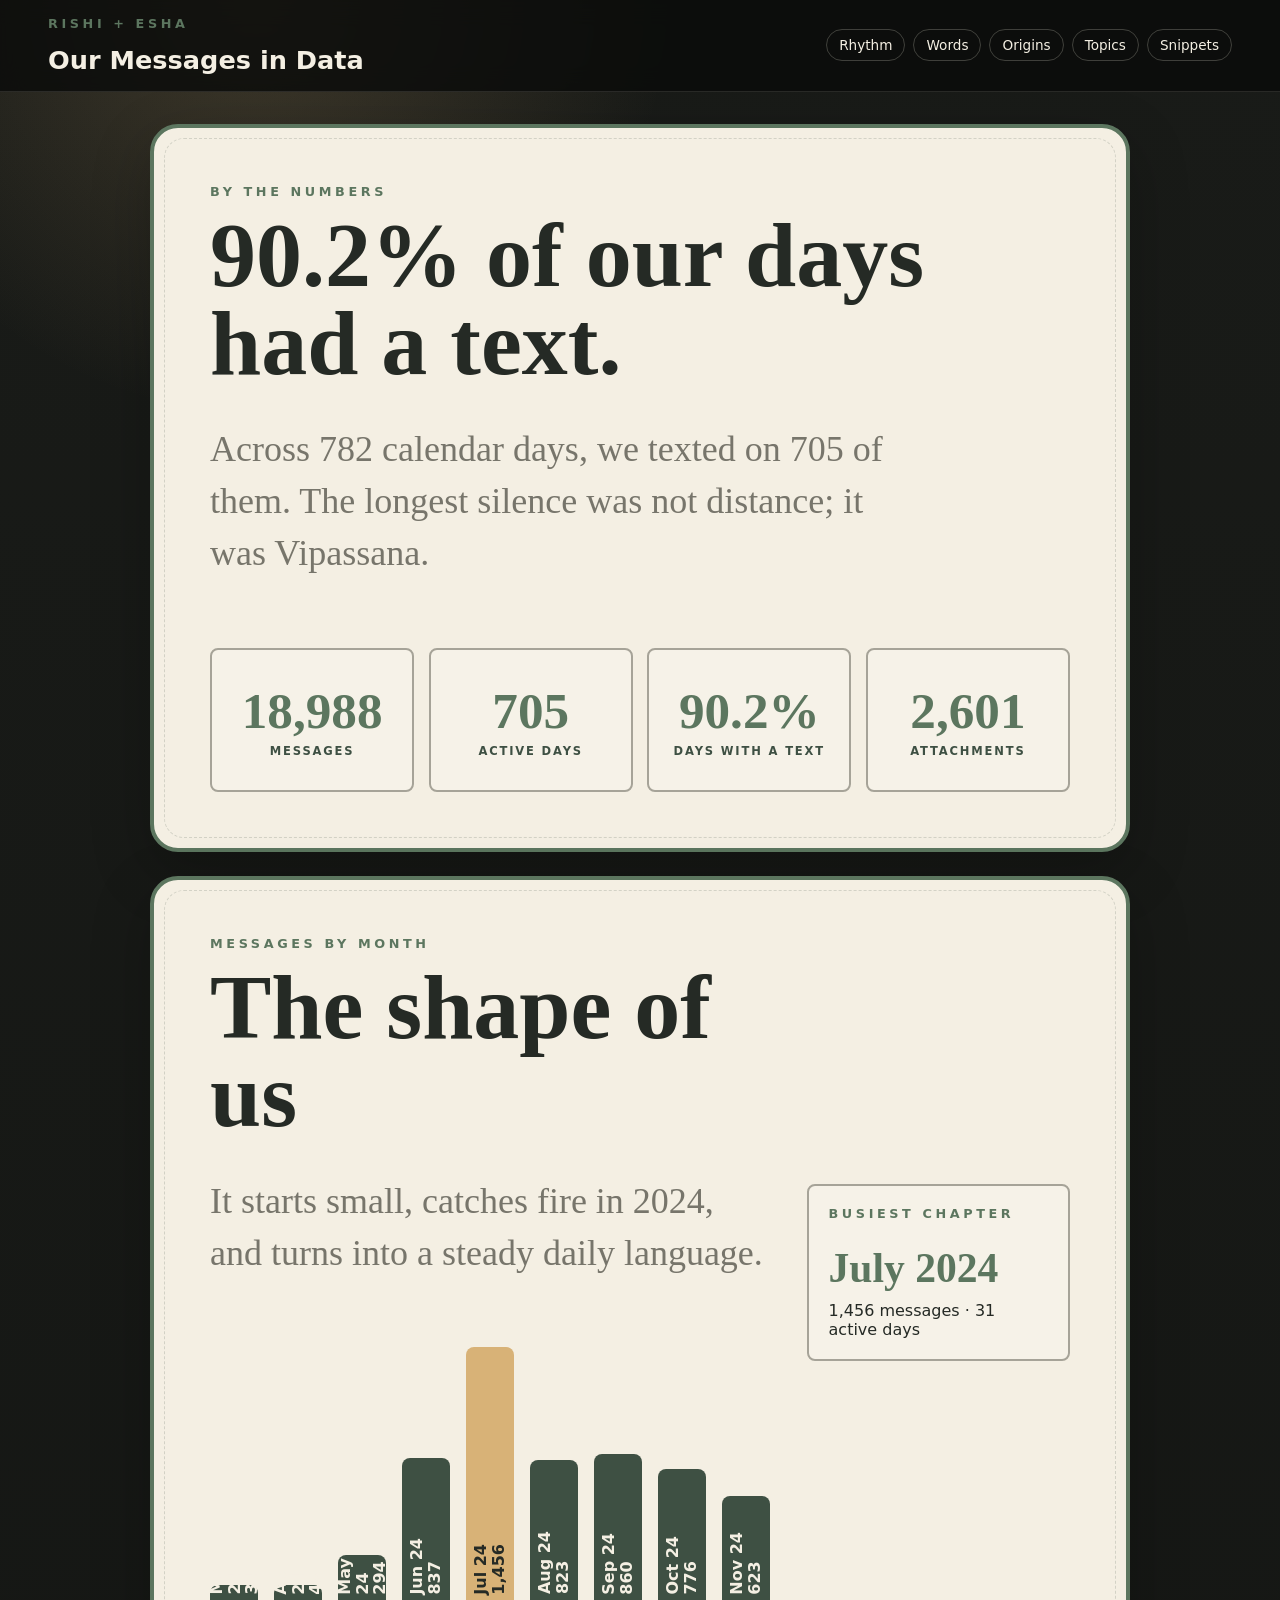
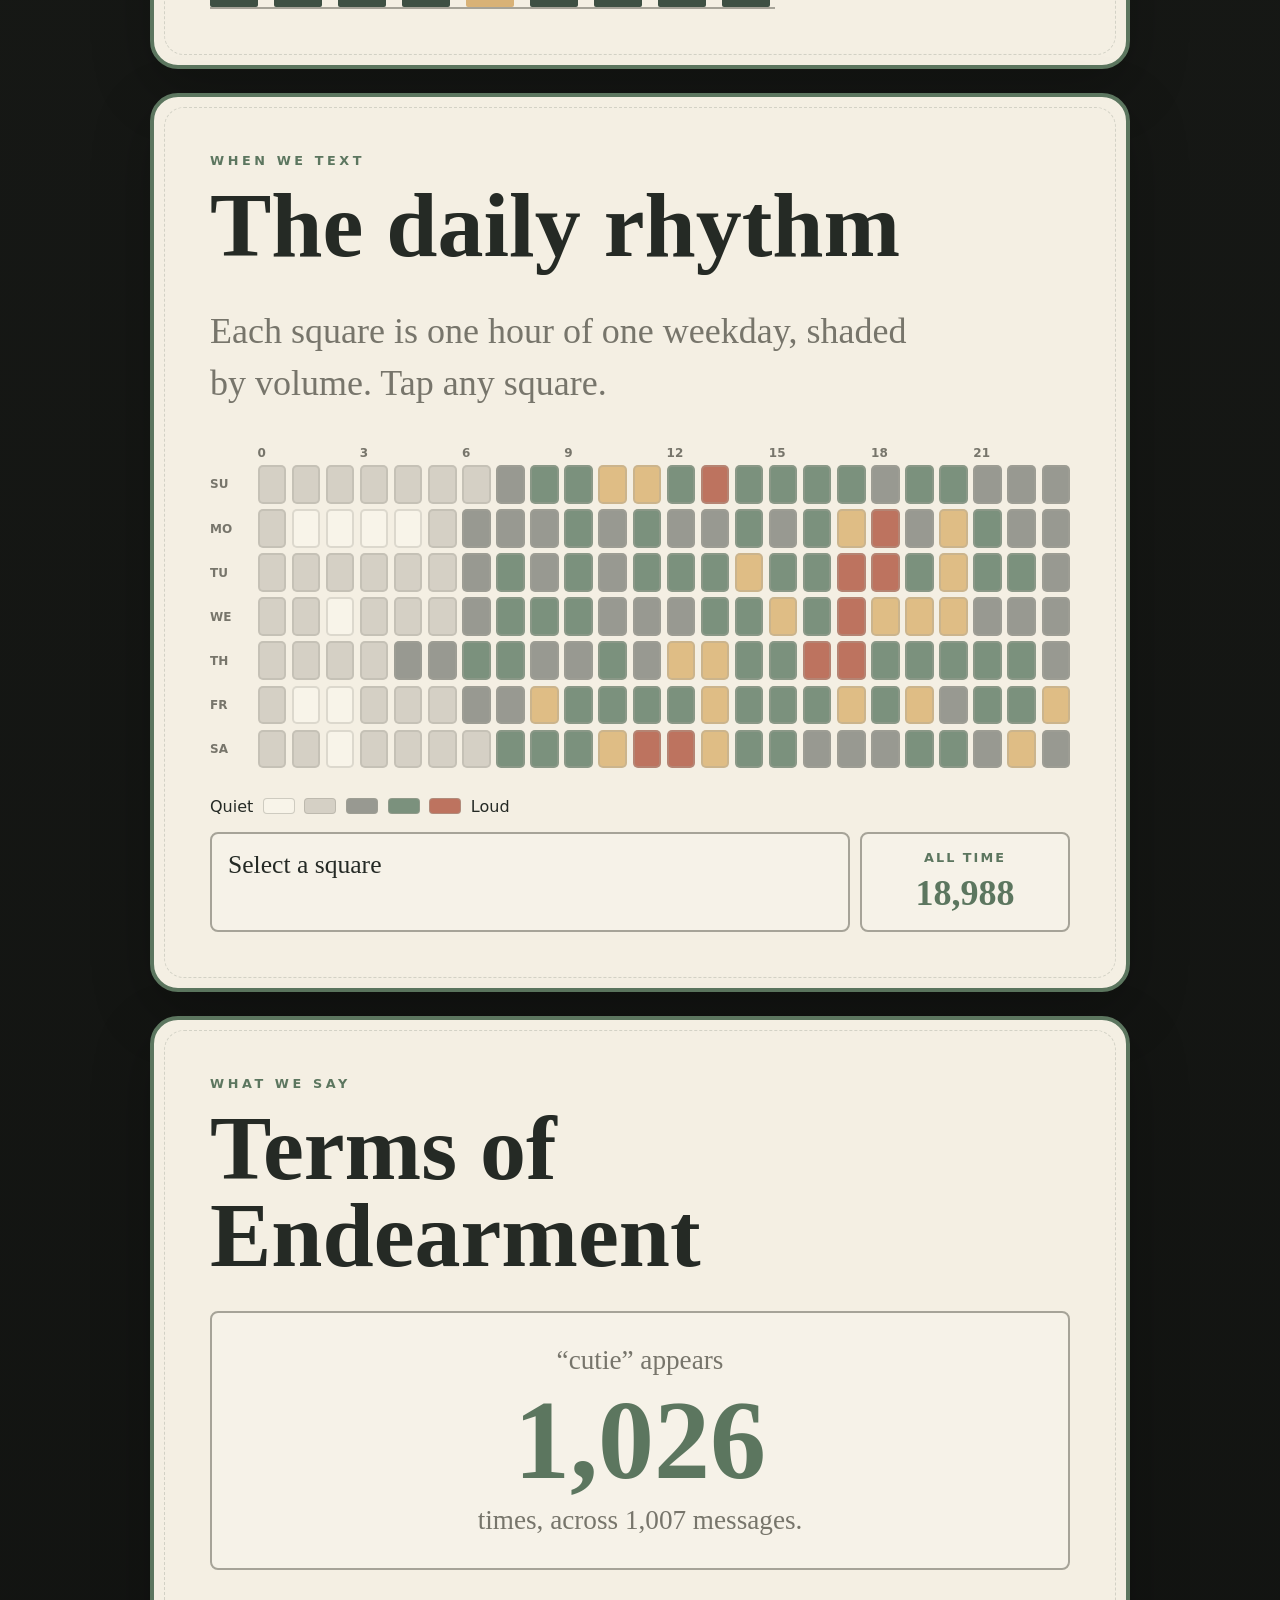
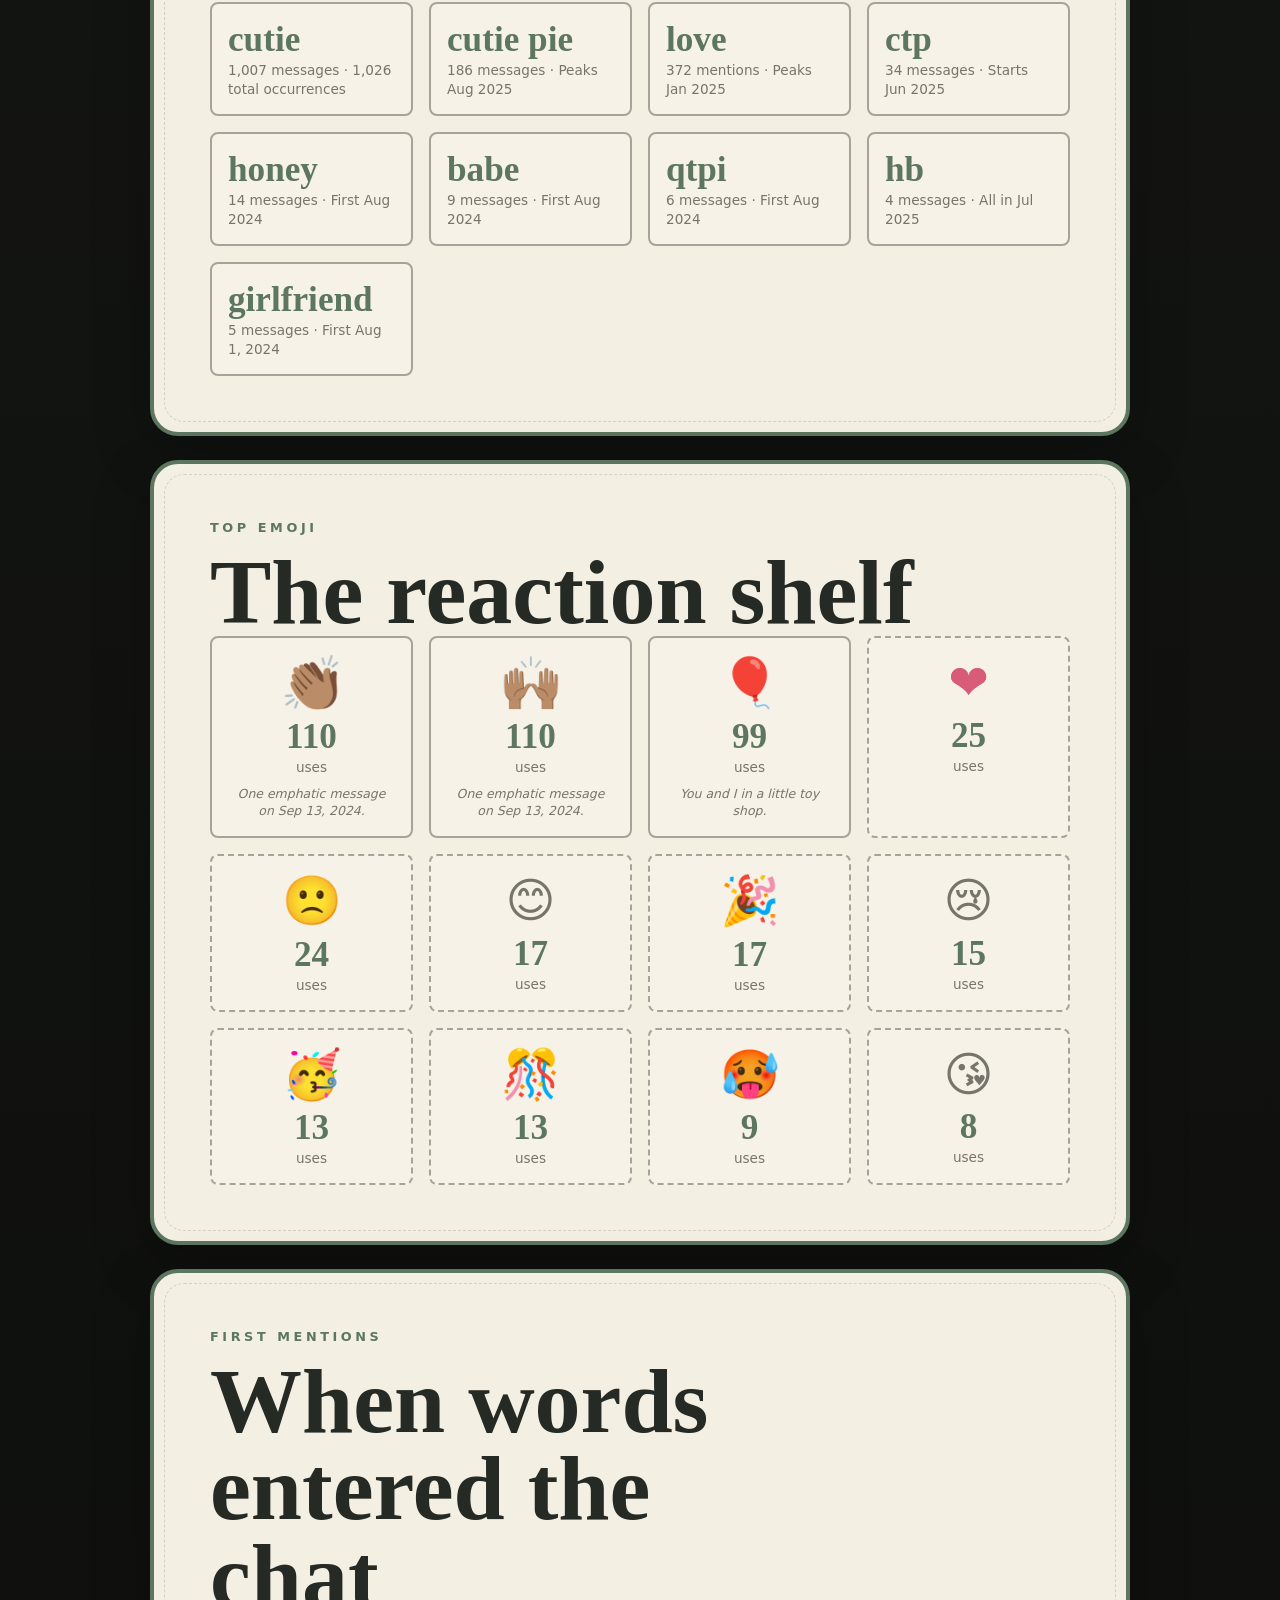
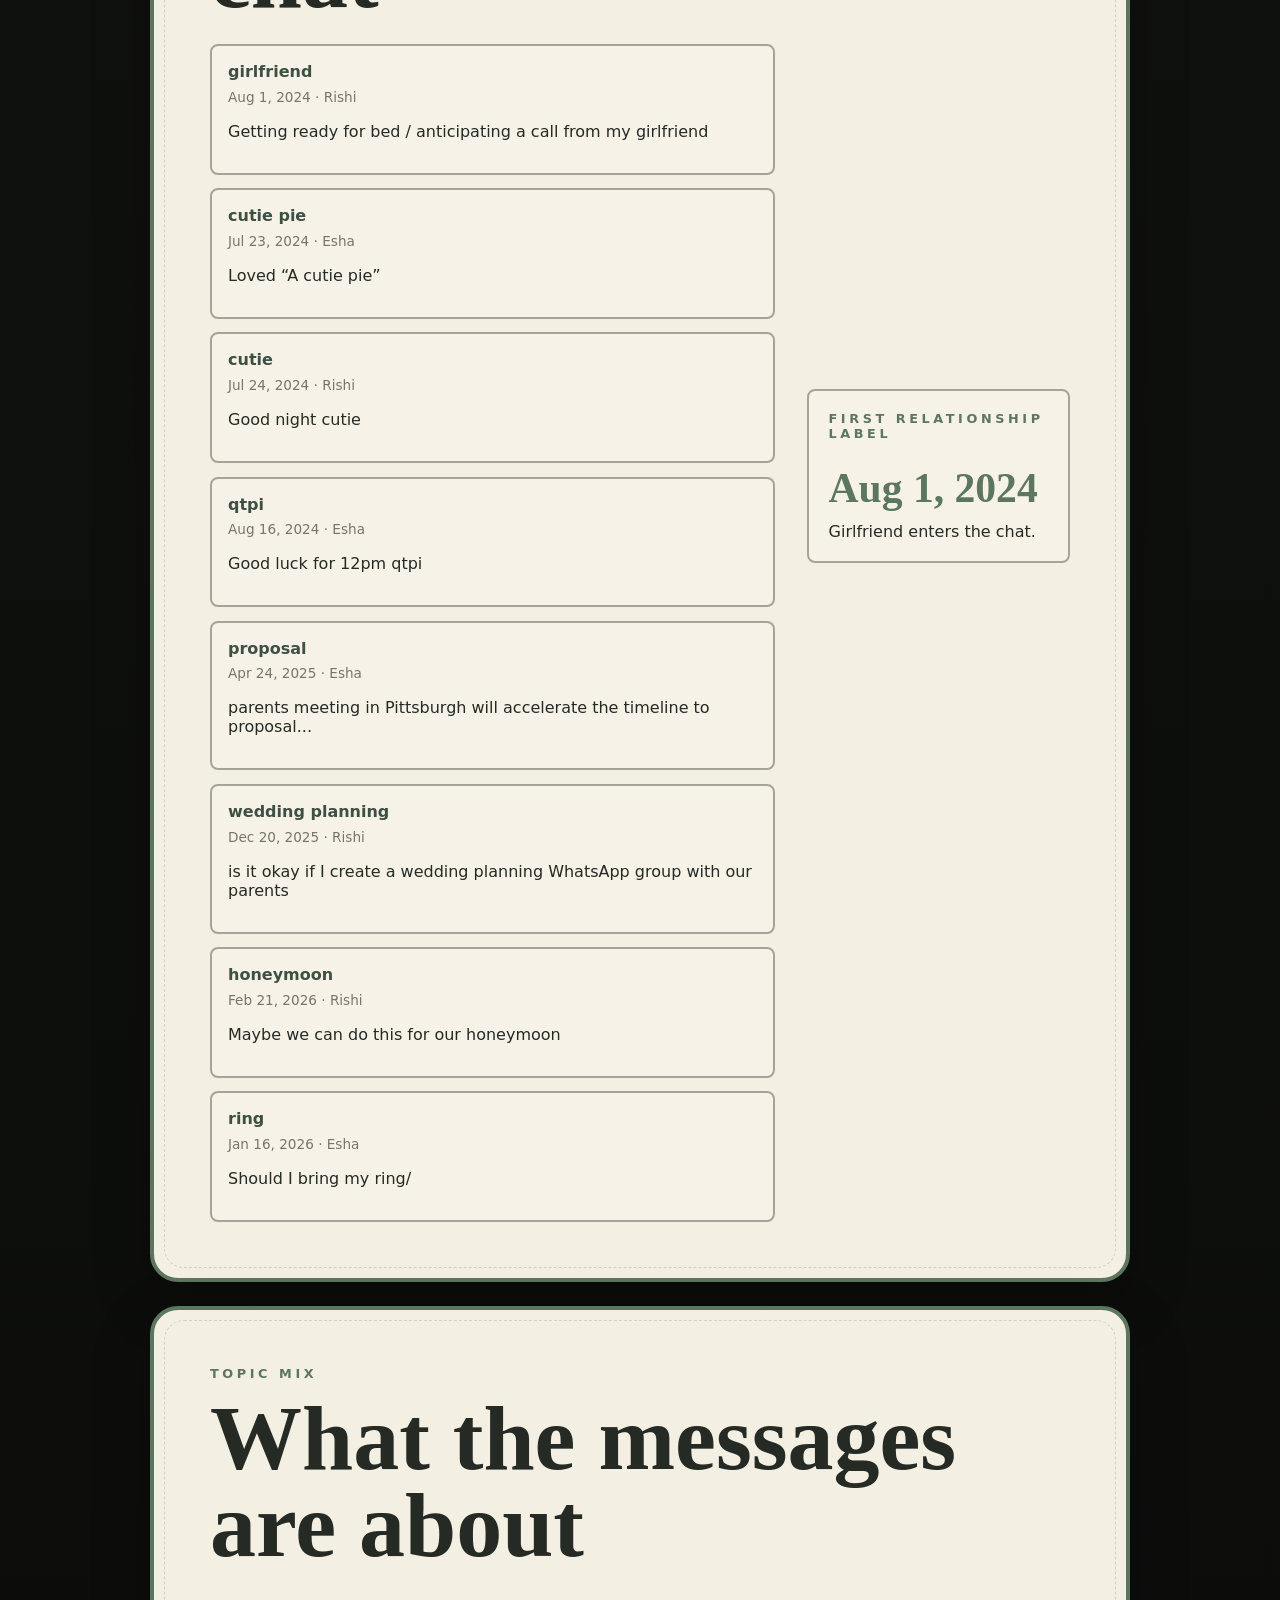
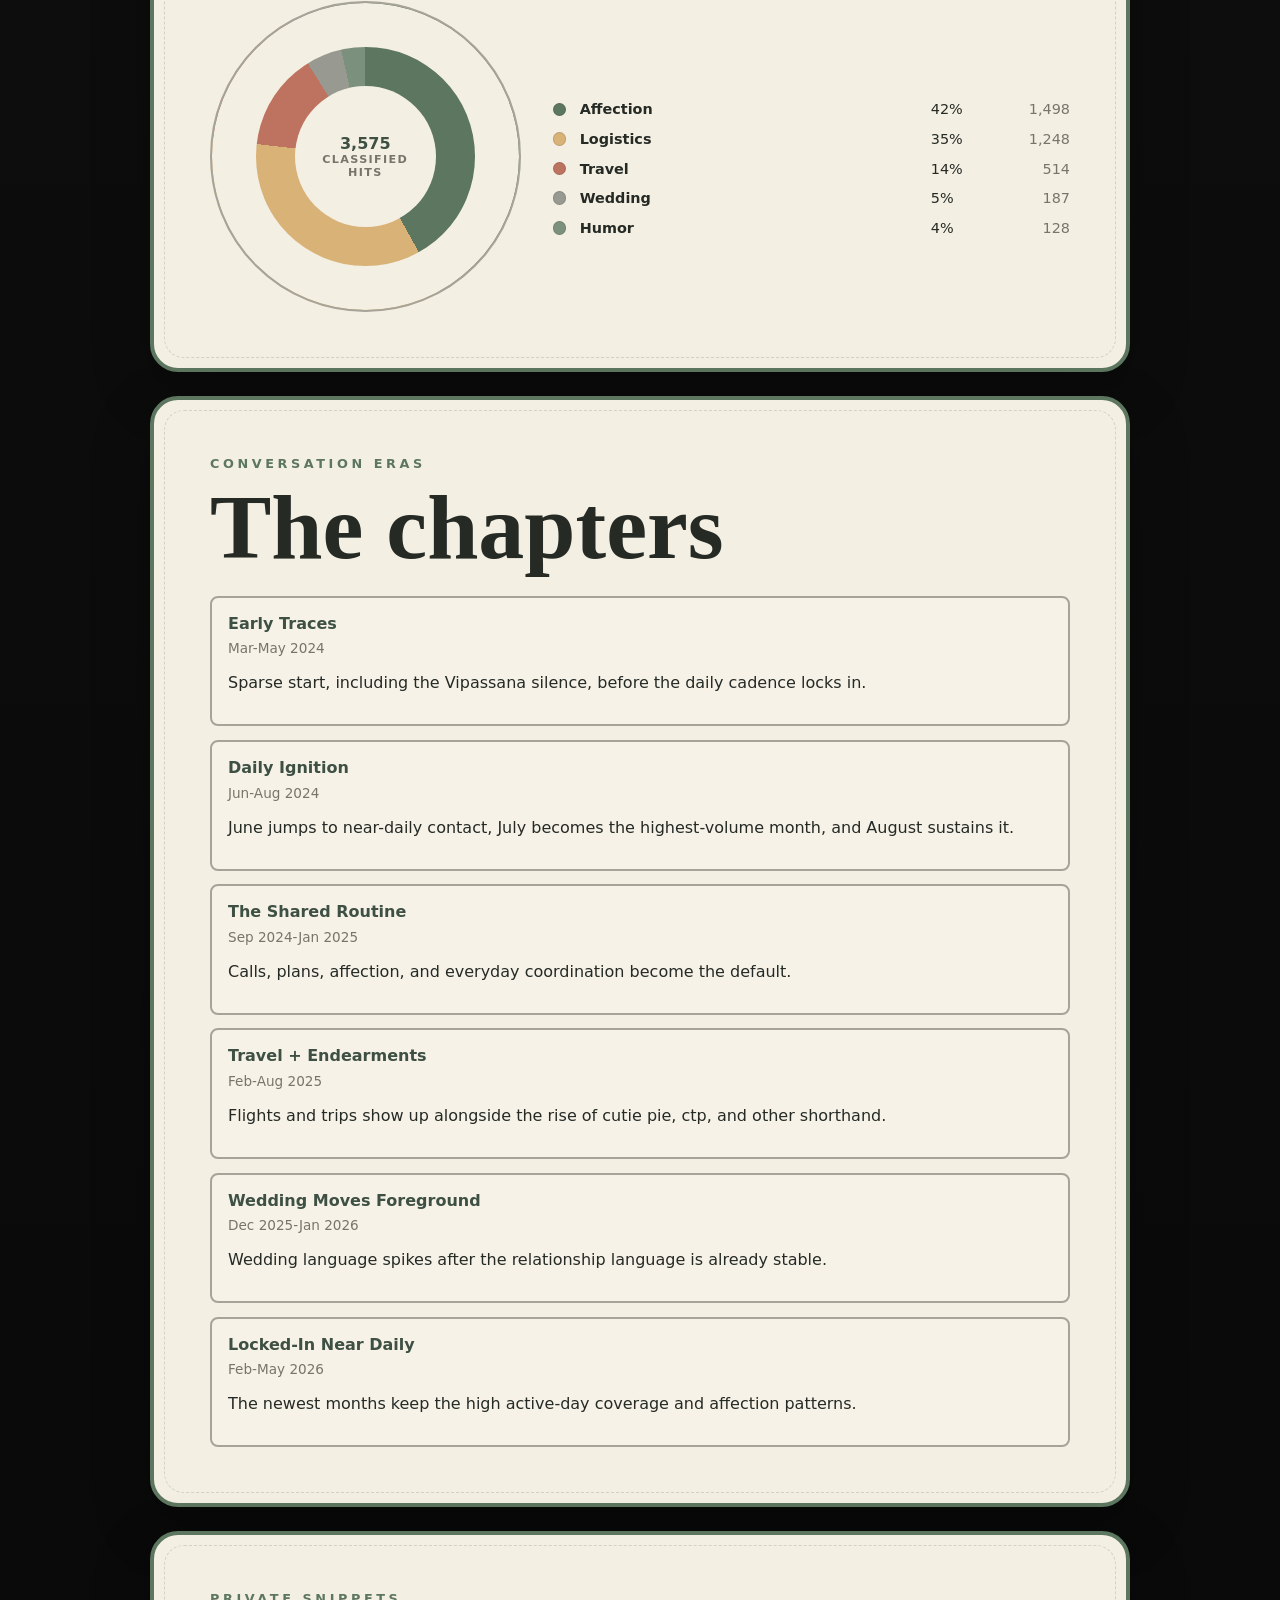
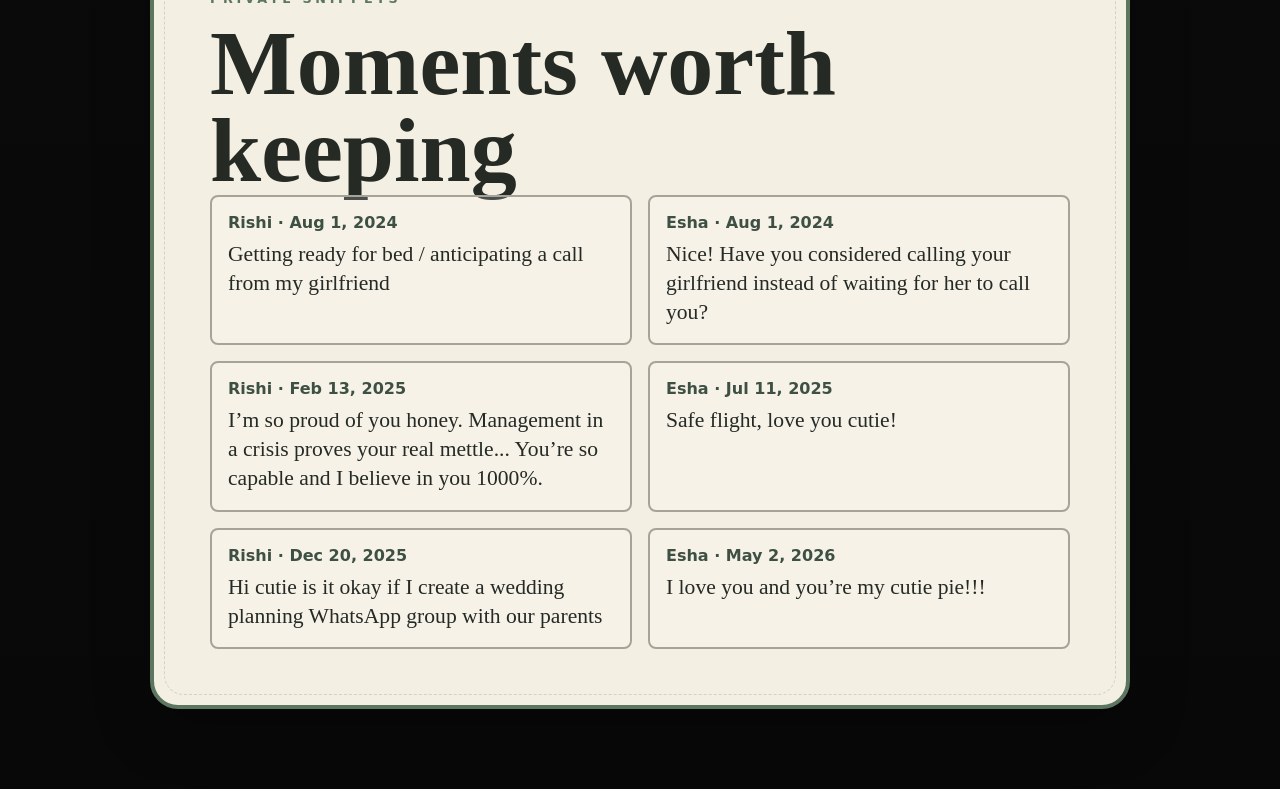
==== index.html @ 91bb37a5 "Initial vow metrics prototype" ====
<!doctype html>
<html lang="en">
  <head>
    <meta charset="utf-8" />
    <meta name="viewport" content="width=device-width, initial-scale=1" />
    <title>Rishi + Esha</title>
    <link rel="stylesheet" href="./styles.css" />
  </head>
  <body>
    <header class="topbar">
      <div>
        <p class="eyebrow">Rishi + Esha</p>
        <h1>Our Messages in Data</h1>
      </div>
      <nav>
        <a href="#rhythm">Rhythm</a>
        <a href="#words">Words</a>
        <a href="#origins">Origins</a>
        <a href="#topicMix">Topics</a>
        <a href="#snippets">Snippets</a>
      </nav>
    </header>

    <main>
      <section class="sheet hero">
        <p class="eyebrow">By the numbers</p>
        <h2>90.2% of our days had a text.</h2>
        <p class="script">
          Across 782 calendar days, we texted on 705 of them. The longest silence was not distance; it was Vipassana.
        </p>
        <div class="stats-grid" id="statsGrid"></div>
      </section>

      <section class="sheet split" id="rhythm">
        <div>
          <p class="eyebrow">Messages by month</p>
          <h2>The shape of us</h2>
          <p class="script">It starts small, catches fire in 2024, and turns into a steady daily language.</p>
          <div class="bar-chart" id="yearChart"></div>
        </div>
        <div class="note-card">
          <p class="eyebrow">Busiest chapter</p>
          <strong>July 2024</strong>
          <span>1,456 messages · 31 active days</span>
        </div>
      </section>

      <section class="sheet" id="heatmapSection">
        <p class="eyebrow">When we text</p>
        <h2>The daily rhythm</h2>
        <p class="script">Each square is one hour of one weekday, shaded by volume. Tap any square.</p>
        <div class="heatmap-wrap">
          <div class="heatmap" id="heatmap"></div>
        </div>
        <div class="legend">
          <span>Quiet</span><i></i><i></i><i></i><i></i><i></i><span>Loud</span>
        </div>
        <div class="selection-row">
          <div class="selection-card" id="heatSelection">Select a square</div>
          <div class="selection-card accent">All time<br /><strong>18,988</strong></div>
        </div>
      </section>

      <section class="sheet" id="words">
        <p class="eyebrow">What we say</p>
        <h2>Terms of Endearment</h2>
        <div class="feature-count">
          <p>“cutie” appears</p>
          <strong>1,026</strong>
          <span>times, across 1,007 messages.</span>
        </div>
        <div class="terms-grid" id="termsGrid"></div>
      </section>

      <section class="sheet">
        <p class="eyebrow">Top emoji</p>
        <h2>The reaction shelf</h2>
        <div class="emoji-grid" id="emojiGrid"></div>
      </section>

      <section class="sheet split" id="origins">
        <div>
          <p class="eyebrow">First mentions</p>
          <h2>When words entered the chat</h2>
          <div class="origin-list" id="originList"></div>
        </div>
        <div class="note-card">
          <p class="eyebrow">First relationship label</p>
          <strong>Aug 1, 2024</strong>
          <span>Girlfriend enters the chat.</span>
        </div>
      </section>

      <section class="sheet" id="topicMix">
        <p class="eyebrow">Topic mix</p>
        <h2>What the messages are about</h2>
        <div class="topic-mix">
          <div class="donut" id="categoryDonut"></div>
          <div class="category-bars" id="categoryBars"></div>
        </div>
      </section>

      <section class="sheet">
        <p class="eyebrow">Conversation eras</p>
        <h2>The chapters</h2>
        <div class="era-list" id="eraList"></div>
      </section>

      <section class="sheet" id="snippets">
        <p class="eyebrow">Private snippets</p>
        <h2>Moments worth keeping</h2>
        <div class="snippet-grid" id="snippetGrid"></div>
      </section>
    </main>

    <script src="./data.js"></script>
    <script src="./app.js"></script>
  </body>
</html>
---- styles.css ----
:root {
  --paper: #f4efe3;
  --ink: #252a25;
  --muted: #77756b;
  --line: #a6a398;
  --green: #5c765f;
  --green-dark: #3e5043;
  --gold: #d8b277;
  --rust: #bd735f;
  --soft: #e7dfcf;
}

* {
  box-sizing: border-box;
}

body {
  margin: 0;
  color: var(--ink);
  background:
    radial-gradient(circle at 20% 0%, rgba(216, 178, 119, 0.2), transparent 26rem),
    linear-gradient(180deg, #191b18, #070807);
  font-family: ui-sans-serif, system-ui, -apple-system, BlinkMacSystemFont, "Segoe UI", sans-serif;
}

.topbar {
  position: sticky;
  top: 0;
  z-index: 10;
  display: flex;
  justify-content: space-between;
  align-items: center;
  gap: 1.5rem;
  padding: 1rem clamp(1rem, 4vw, 3rem);
  color: var(--paper);
  background: rgba(10, 12, 10, 0.82);
  backdrop-filter: blur(12px);
  border-bottom: 1px solid rgba(244, 239, 227, 0.12);
}

.topbar h1 {
  margin: 0.1rem 0 0;
  font-size: clamp(1.25rem, 2vw, 1.75rem);
}

.topbar nav {
  display: flex;
  flex-wrap: wrap;
  gap: 0.5rem;
}

.topbar a {
  color: var(--paper);
  text-decoration: none;
  border: 1px solid rgba(244, 239, 227, 0.22);
  border-radius: 999px;
  padding: 0.45rem 0.75rem;
  font-size: 0.85rem;
}

main {
  width: min(980px, calc(100% - 1.5rem));
  margin: 2rem auto 5rem;
  display: grid;
  gap: 1.5rem;
}

.sheet {
  position: relative;
  background: var(--paper);
  padding: clamp(1.6rem, 5vw, 3.5rem);
  border: 4px solid var(--green);
  border-radius: 28px;
  box-shadow: 0 20px 60px rgba(0, 0, 0, 0.24);
}

.sheet::before {
  content: "";
  position: absolute;
  inset: 10px;
  pointer-events: none;
  border: 1px dashed rgba(62, 80, 67, 0.18);
  border-radius: 20px;
}

.hero {
  min-height: 70vh;
  display: flex;
  flex-direction: column;
  justify-content: center;
}

.eyebrow {
  margin: 0 0 0.85rem;
  color: var(--green);
  text-transform: uppercase;
  letter-spacing: 0.28em;
  font-weight: 800;
  font-size: 0.8rem;
}

h2 {
  margin: 0;
  font-family: "Bradley Hand", "Segoe Print", "Comic Sans MS", cursive;
  font-size: clamp(3rem, 8vw, 5.75rem);
  line-height: 0.95;
  font-weight: 700;
  letter-spacing: 0;
}

.script {
  max-width: 700px;
  color: var(--muted);
  font-family: "Bradley Hand", "Segoe Print", "Comic Sans MS", cursive;
  font-size: clamp(1.45rem, 3.2vw, 2.25rem);
  line-height: 1.45;
}

.stats-grid {
  display: grid;
  grid-template-columns: repeat(4, 1fr);
  gap: 0.9rem;
  margin-top: 2rem;
}

.stat,
.note-card,
.feature-count,
.selection-card,
.term-card,
.emoji-card,
.origin,
.era,
.snippet {
  border: 2px solid var(--line);
  border-radius: 8px;
  background: rgba(255, 255, 255, 0.18);
}

.stat {
  min-height: 9rem;
  display: grid;
  place-items: center;
  padding: 1rem;
  text-align: center;
}

.stat strong {
  display: block;
  font-family: "Bradley Hand", "Segoe Print", cursive;
  font-size: clamp(2rem, 4vw, 3.3rem);
  color: var(--green);
}

.stat span {
  color: var(--green-dark);
  text-transform: uppercase;
  letter-spacing: 0.16em;
  font-size: 0.72rem;
  font-weight: 800;
}

.split {
  display: grid;
  grid-template-columns: minmax(0, 1.5fr) minmax(220px, 0.7fr);
  gap: 2rem;
  align-items: center;
}

.note-card {
  padding: 1.25rem;
  display: grid;
  gap: 0.6rem;
}

.note-card strong {
  font-family: "Bradley Hand", "Segoe Print", cursive;
  font-size: 2.6rem;
  color: var(--green);
}

.bar-chart {
  display: flex;
  align-items: end;
  gap: 1rem;
  overflow-x: auto;
  min-height: 290px;
  padding-top: 2rem;
  border-bottom: 2px solid var(--line);
}

.bar {
  flex: 1;
  min-width: 48px;
  border-radius: 8px 8px 2px 2px;
  background: var(--green-dark);
  display: flex;
  align-items: end;
  justify-content: center;
  color: var(--paper);
  font-weight: 800;
  padding-bottom: 0.8rem;
}

.bar span {
  writing-mode: vertical-rl;
  transform: rotate(180deg);
  line-height: 1.1;
}

.bar.highlight {
  background: var(--gold);
  color: var(--ink);
}

.bar-labels {
  display: flex;
  gap: 1rem;
}

.heatmap-wrap {
  overflow-x: auto;
  padding-bottom: 0.8rem;
}

.heatmap {
  min-width: 760px;
  display: grid;
  grid-template-columns: 42px repeat(24, 1fr);
  gap: 0.35rem;
  align-items: center;
}

.hm-label {
  color: var(--muted);
  font-weight: 800;
  font-size: 0.75rem;
}

.cell {
  aspect-ratio: 1 / 1.35;
  border: 2px solid rgba(166, 163, 152, 0.35);
  border-radius: 5px;
  background: #f8f4e9;
  cursor: pointer;
}

.level-1 { background: #d5d0c5; }
.level-2 { background: #989991; }
.level-3 { background: #7b917d; }
.level-4 { background: #dfbd85; }
.level-5 { background: #bd735f; }

.cell.selected {
  outline: 3px solid var(--gold);
}

.legend,
.selection-row {
  display: flex;
  align-items: center;
  gap: 0.6rem;
  margin-top: 1rem;
}

.legend i {
  width: 2rem;
  height: 1rem;
  border-radius: 4px;
  border: 1px solid rgba(166, 163, 152, 0.5);
}

.legend i:nth-of-type(1) { background: #f8f4e9; }
.legend i:nth-of-type(2) { background: #d5d0c5; }
.legend i:nth-of-type(3) { background: #989991; }
.legend i:nth-of-type(4) { background: #7b917d; }
.legend i:nth-of-type(5) { background: #bd735f; }

.selection-row {
  align-items: stretch;
}

.selection-card {
  flex: 1;
  padding: 1rem;
  font-family: "Bradley Hand", "Segoe Print", cursive;
  font-size: 1.6rem;
}

.selection-card.accent {
  flex: 0 0 210px;
  text-align: center;
  color: var(--green);
  font-family: inherit;
  text-transform: uppercase;
  letter-spacing: 0.16em;
  font-weight: 800;
  font-size: 0.8rem;
}

.selection-card.accent strong {
  display: block;
  margin-top: 0.45rem;
  font-family: "Bradley Hand", "Segoe Print", cursive;
  font-size: 2.25rem;
  letter-spacing: 0;
}

.feature-count {
  margin: 2rem 0;
  padding: 2rem;
  text-align: center;
}

.feature-count p,
.feature-count span {
  margin: 0;
  color: var(--muted);
  font-family: "Bradley Hand", "Segoe Print", cursive;
  font-size: 1.7rem;
}

.feature-count strong {
  display: block;
  color: var(--green);
  font-family: "Bradley Hand", "Segoe Print", cursive;
  font-size: clamp(4rem, 10vw, 7rem);
}

.terms-grid,
.emoji-grid,
.snippet-grid {
  display: grid;
  grid-template-columns: repeat(4, 1fr);
  gap: 1rem;
}

.term-card,
.emoji-card,
.origin,
.era,
.snippet {
  padding: 1rem;
}

.term-card strong,
.emoji-card strong {
  display: block;
  color: var(--green);
  font-family: "Bradley Hand", "Segoe Print", cursive;
  font-size: 2.2rem;
}

.term-card span,
.emoji-card span,
.origin span,
.era span,
.snippet span {
  color: var(--muted);
  font-size: 0.85rem;
}

.emoji-card {
  text-align: center;
}

.emoji-card .emoji {
  display: block;
  font-size: 3rem;
  margin-bottom: 0.35rem;
}

.emoji-card small {
  display: block;
  margin-top: 0.65rem;
  color: var(--muted);
  font-size: 0.78rem;
  font-style: italic;
  line-height: 1.35;
}

.heart-card .emoji {
  color: #d85b78;
  text-shadow: 0 0 0 #d85b78;
}

.origin-list,
.era-list,
.category-bars {
  display: grid;
  gap: 0.85rem;
  margin-top: 1.5rem;
}

.topic-mix {
  display: grid;
  grid-template-columns: minmax(220px, 0.75fr) minmax(0, 1.25fr);
  gap: 2rem;
  align-items: center;
  margin-top: 2rem;
}

.donut {
  width: min(100%, 320px);
  aspect-ratio: 1;
  margin: 0 auto;
  border: 2px solid var(--line);
  border-radius: 50%;
  display: grid;
  place-items: center;
  box-shadow: inset 0 0 0 44px var(--paper);
}

.donut span {
  width: 46%;
  aspect-ratio: 1;
  border-radius: 50%;
  background: var(--paper);
  display: grid;
  place-items: center;
  align-content: center;
  color: var(--green-dark);
  font-weight: 800;
}

.donut small {
  display: block;
  max-width: 6rem;
  color: var(--muted);
  text-align: center;
  font-size: 0.7rem;
  text-transform: uppercase;
  letter-spacing: 0.12em;
}

.origin strong,
.era strong,
.snippet strong {
  display: block;
  color: var(--green-dark);
  margin-bottom: 0.35rem;
}

.category {
  display: grid;
  grid-template-columns: 1rem minmax(100px, 1fr) 3.5rem 4.5rem;
  align-items: center;
  gap: 0.7rem;
  font-size: 0.9rem;
}

.category i {
  width: 0.85rem;
  aspect-ratio: 1;
  border-radius: 50%;
  border: 1px solid rgba(37, 42, 37, 0.15);
}

.category em {
  color: var(--muted);
  font-style: normal;
  text-align: right;
}

.snippet-grid {
  grid-template-columns: repeat(2, 1fr);
}

.snippet p {
  margin: 0.5rem 0 0;
  font-family: "Bradley Hand", "Segoe Print", cursive;
  font-size: 1.35rem;
  line-height: 1.35;
}

@media (max-width: 760px) {
  .topbar,
  .split,
  .selection-row,
  .topic-mix {
    display: block;
  }

  .topbar nav {
    margin-top: 0.8rem;
  }

  .stats-grid,
  .terms-grid,
  .emoji-grid,
  .snippet-grid {
    grid-template-columns: repeat(2, 1fr);
  }

  .selection-card.accent {
    margin-top: 0.8rem;
  }

  .donut {
    margin-bottom: 1.5rem;
  }
}

@media (max-width: 480px) {
  .stats-grid,
  .terms-grid,
  .emoji-grid,
  .snippet-grid {
    grid-template-columns: 1fr;
  }
}
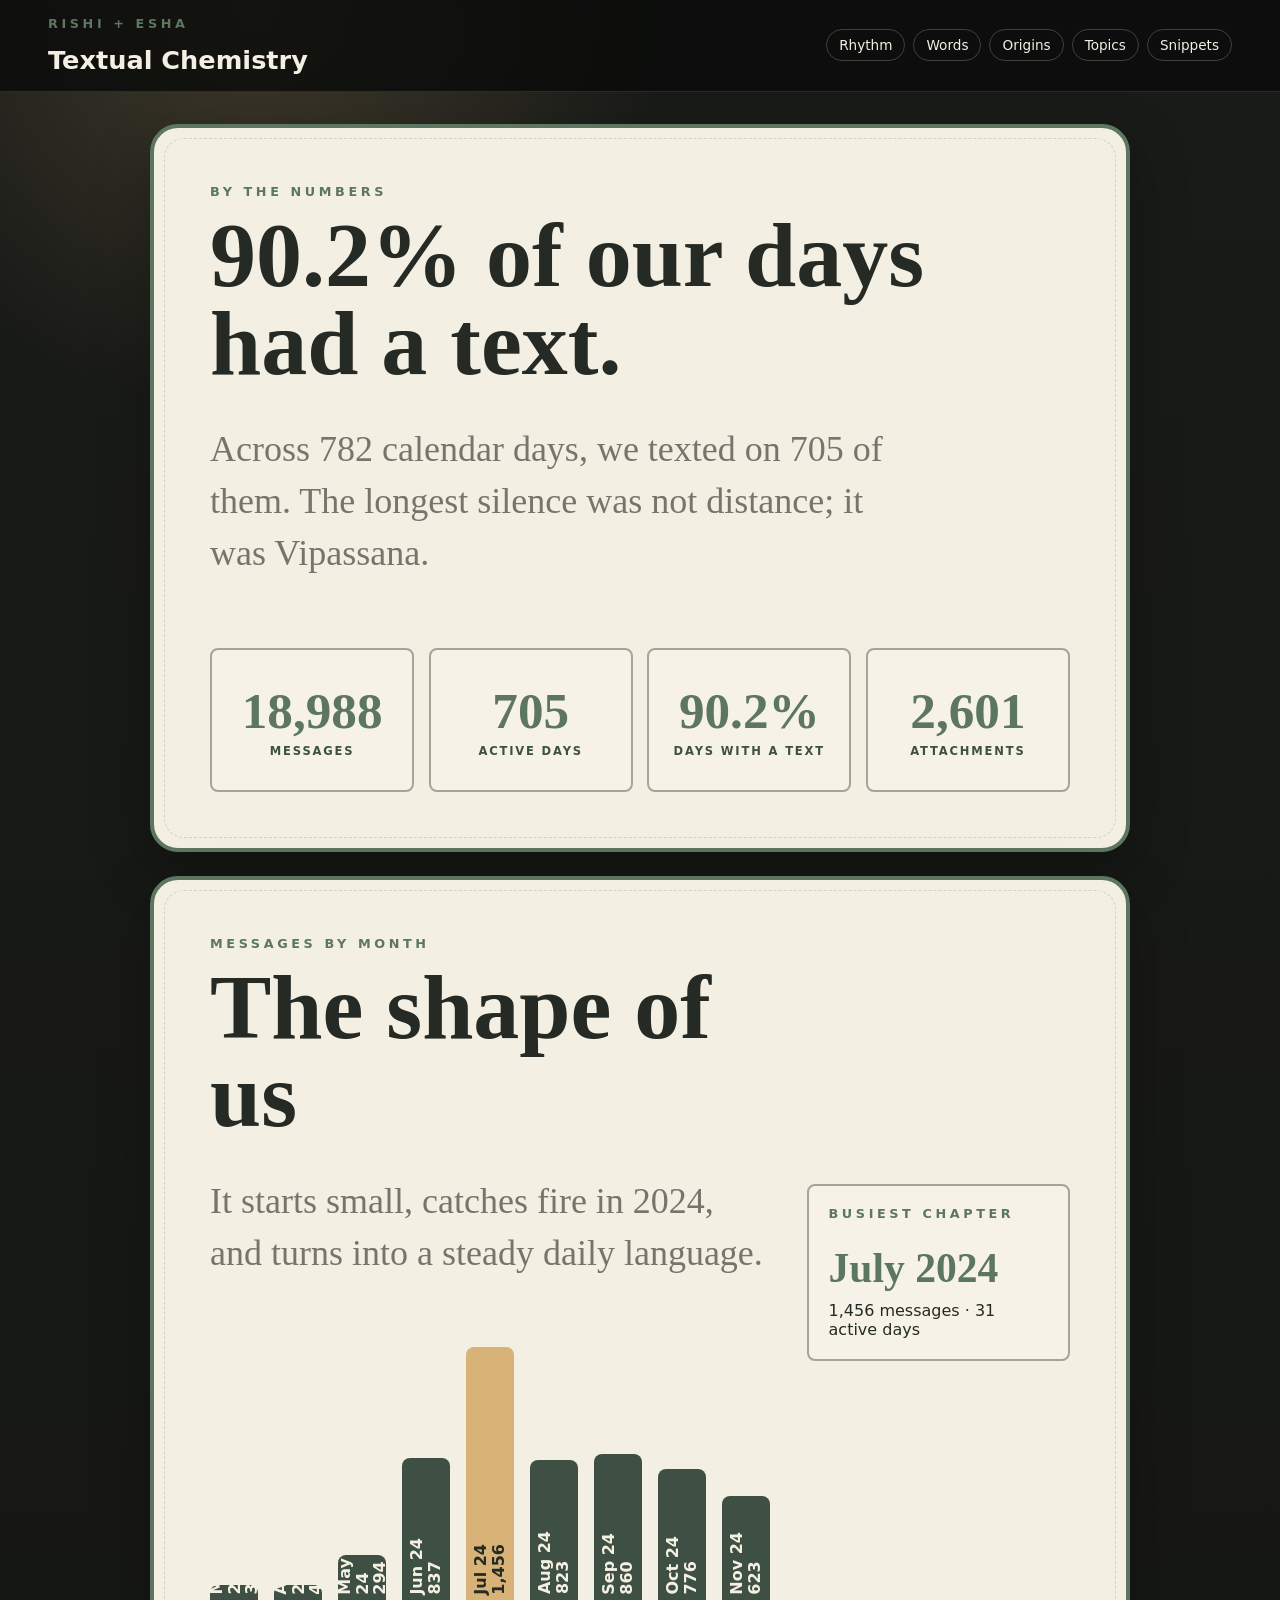
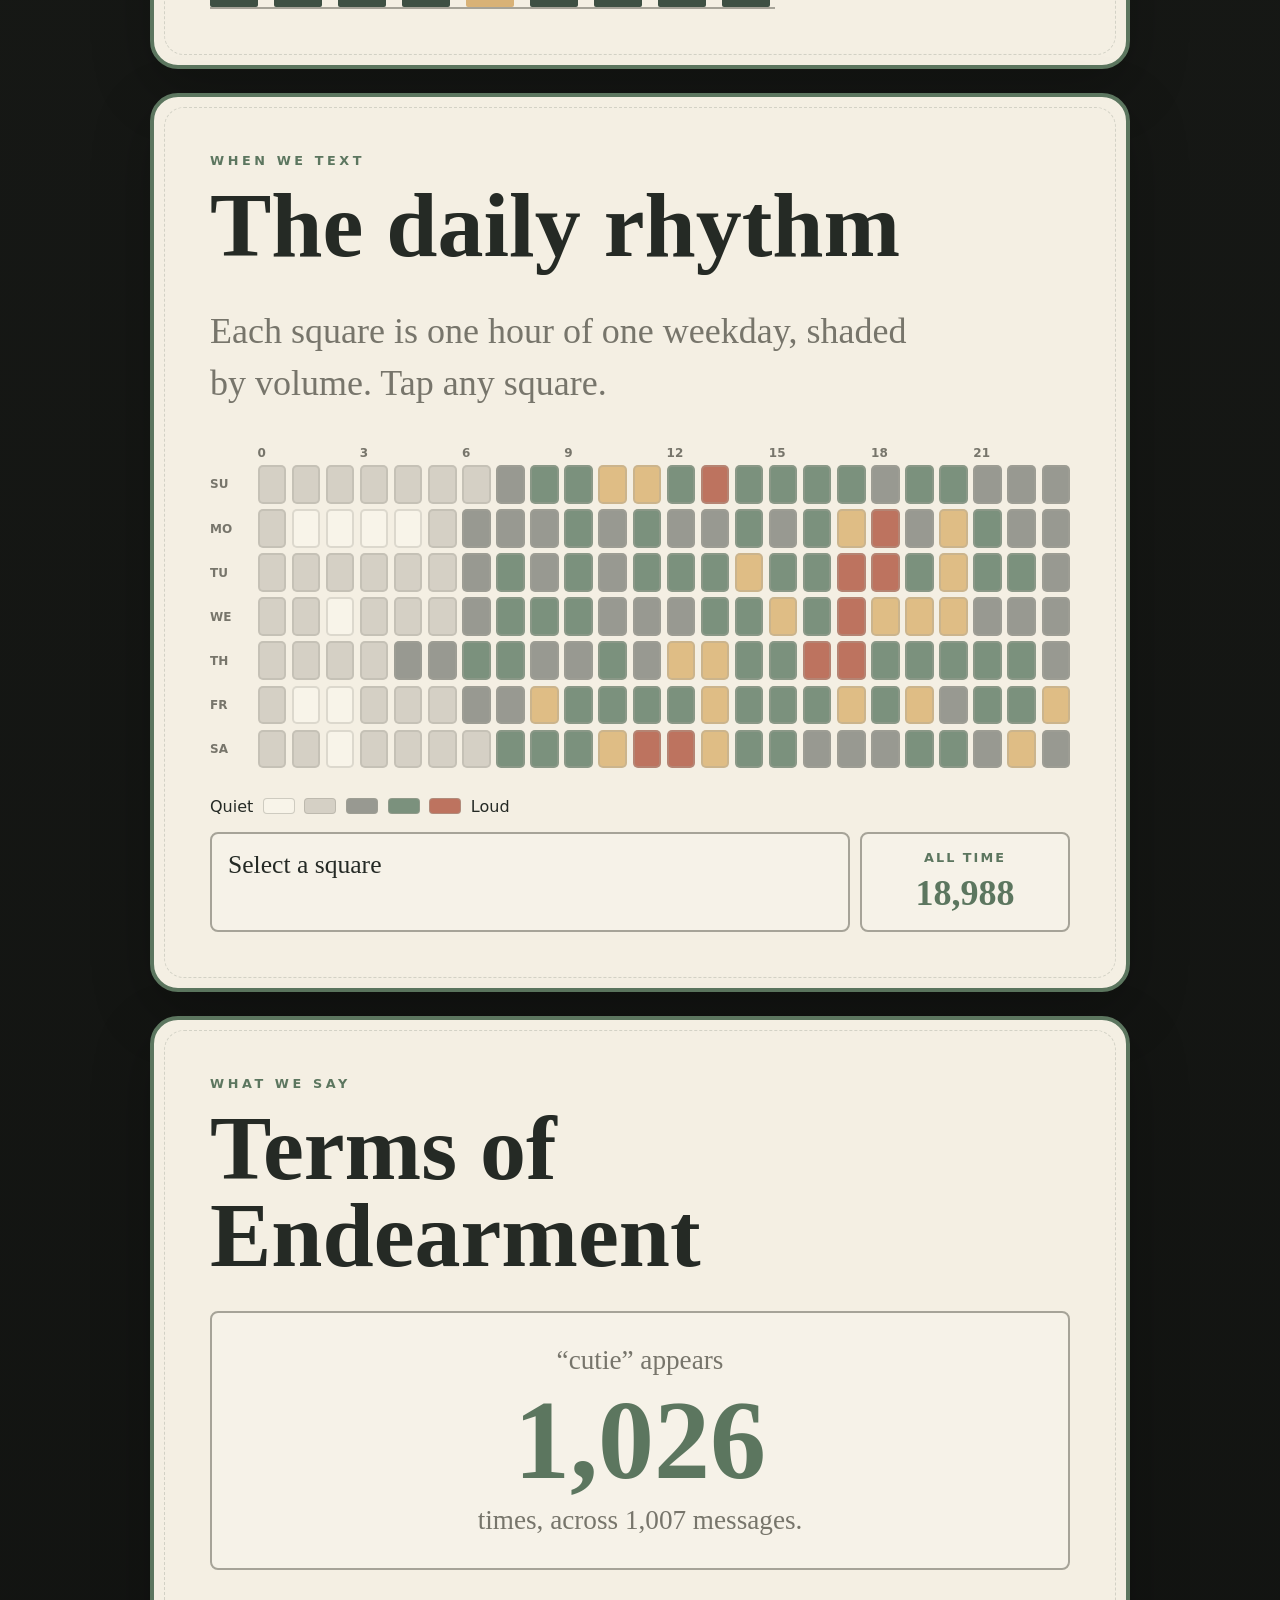
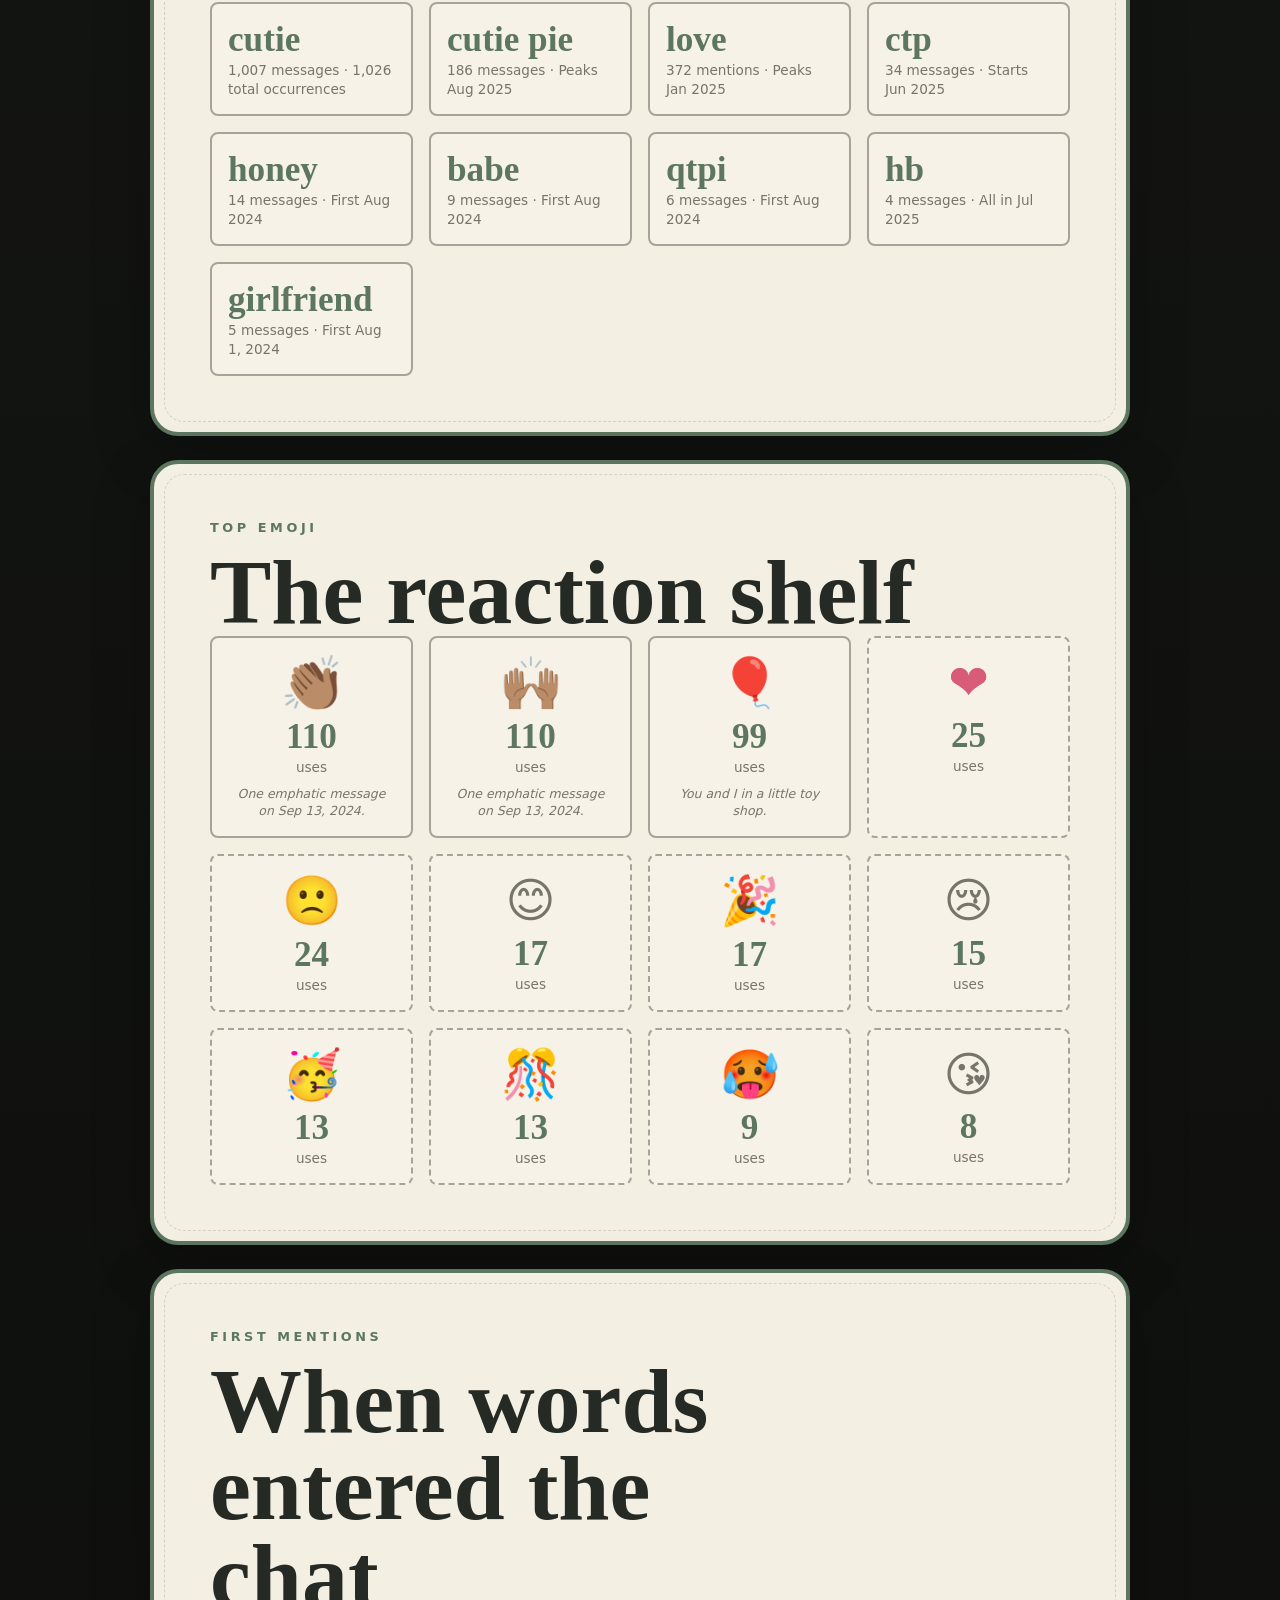
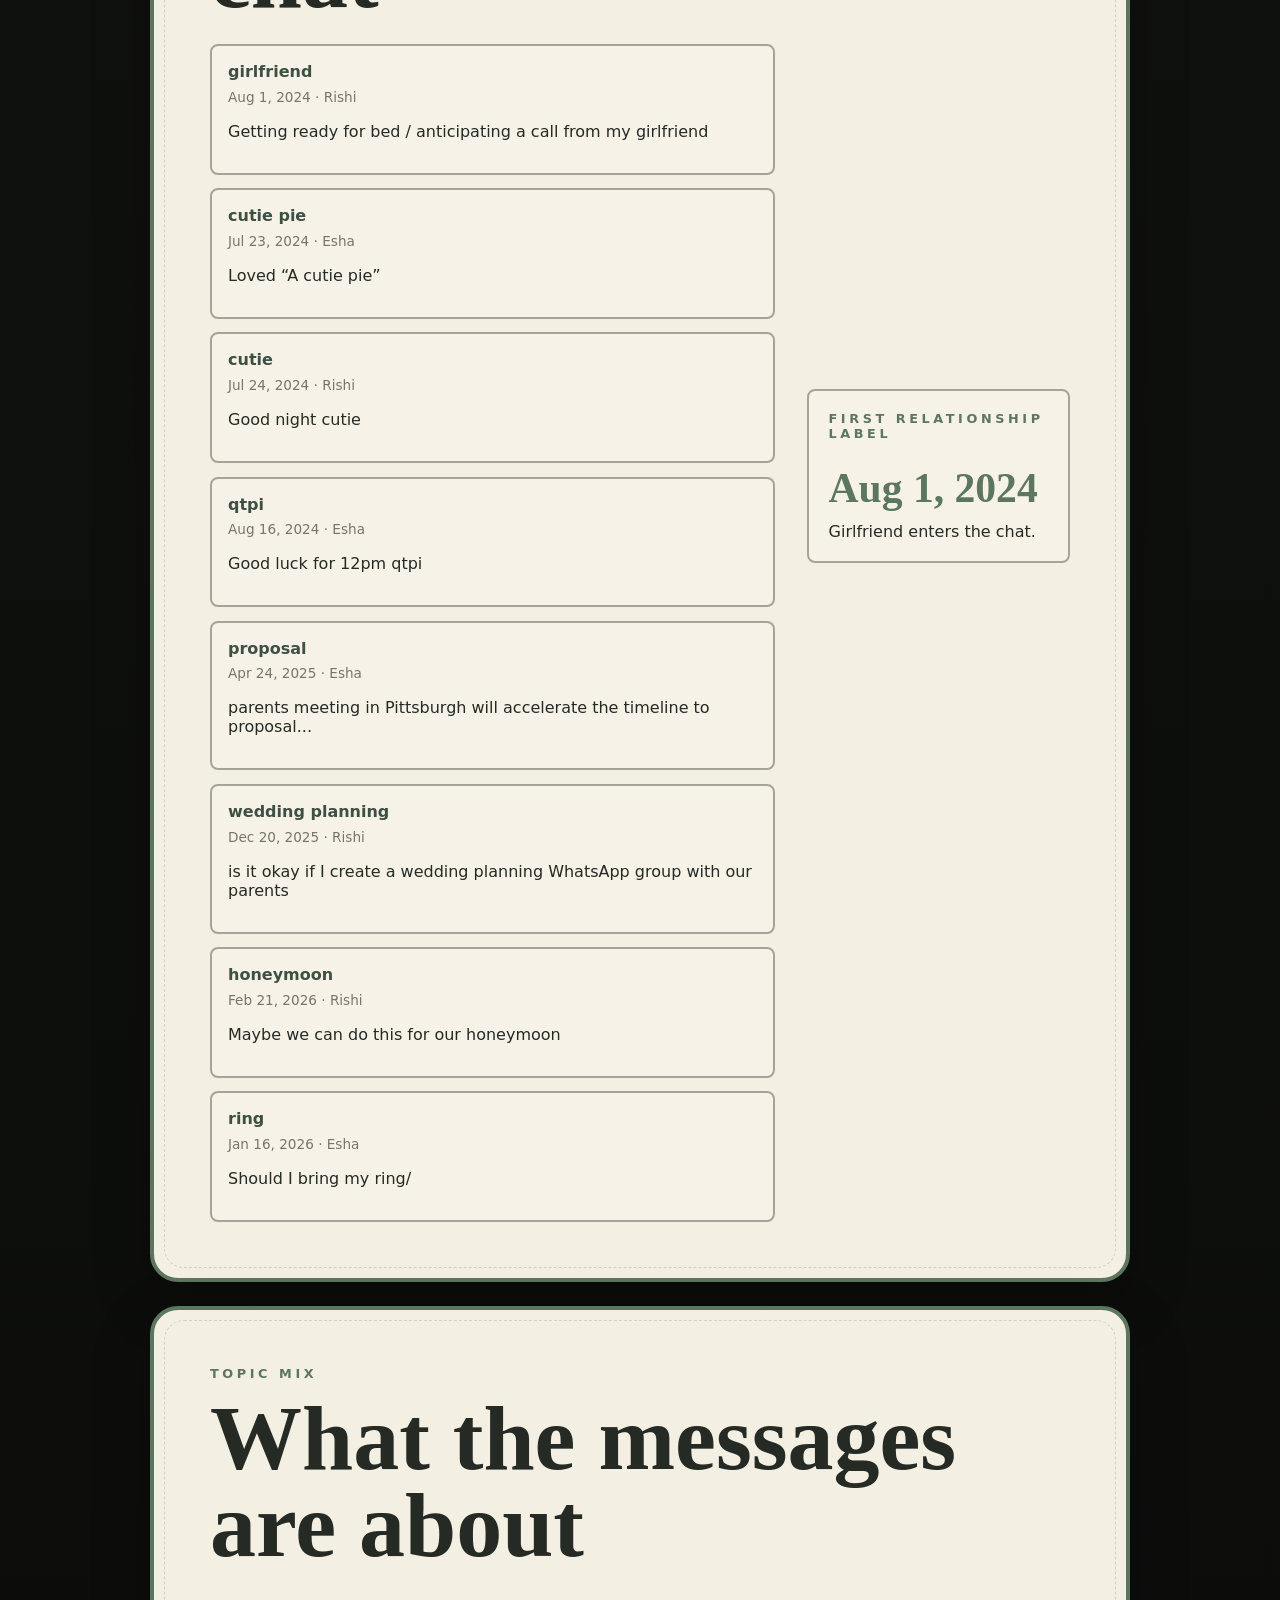
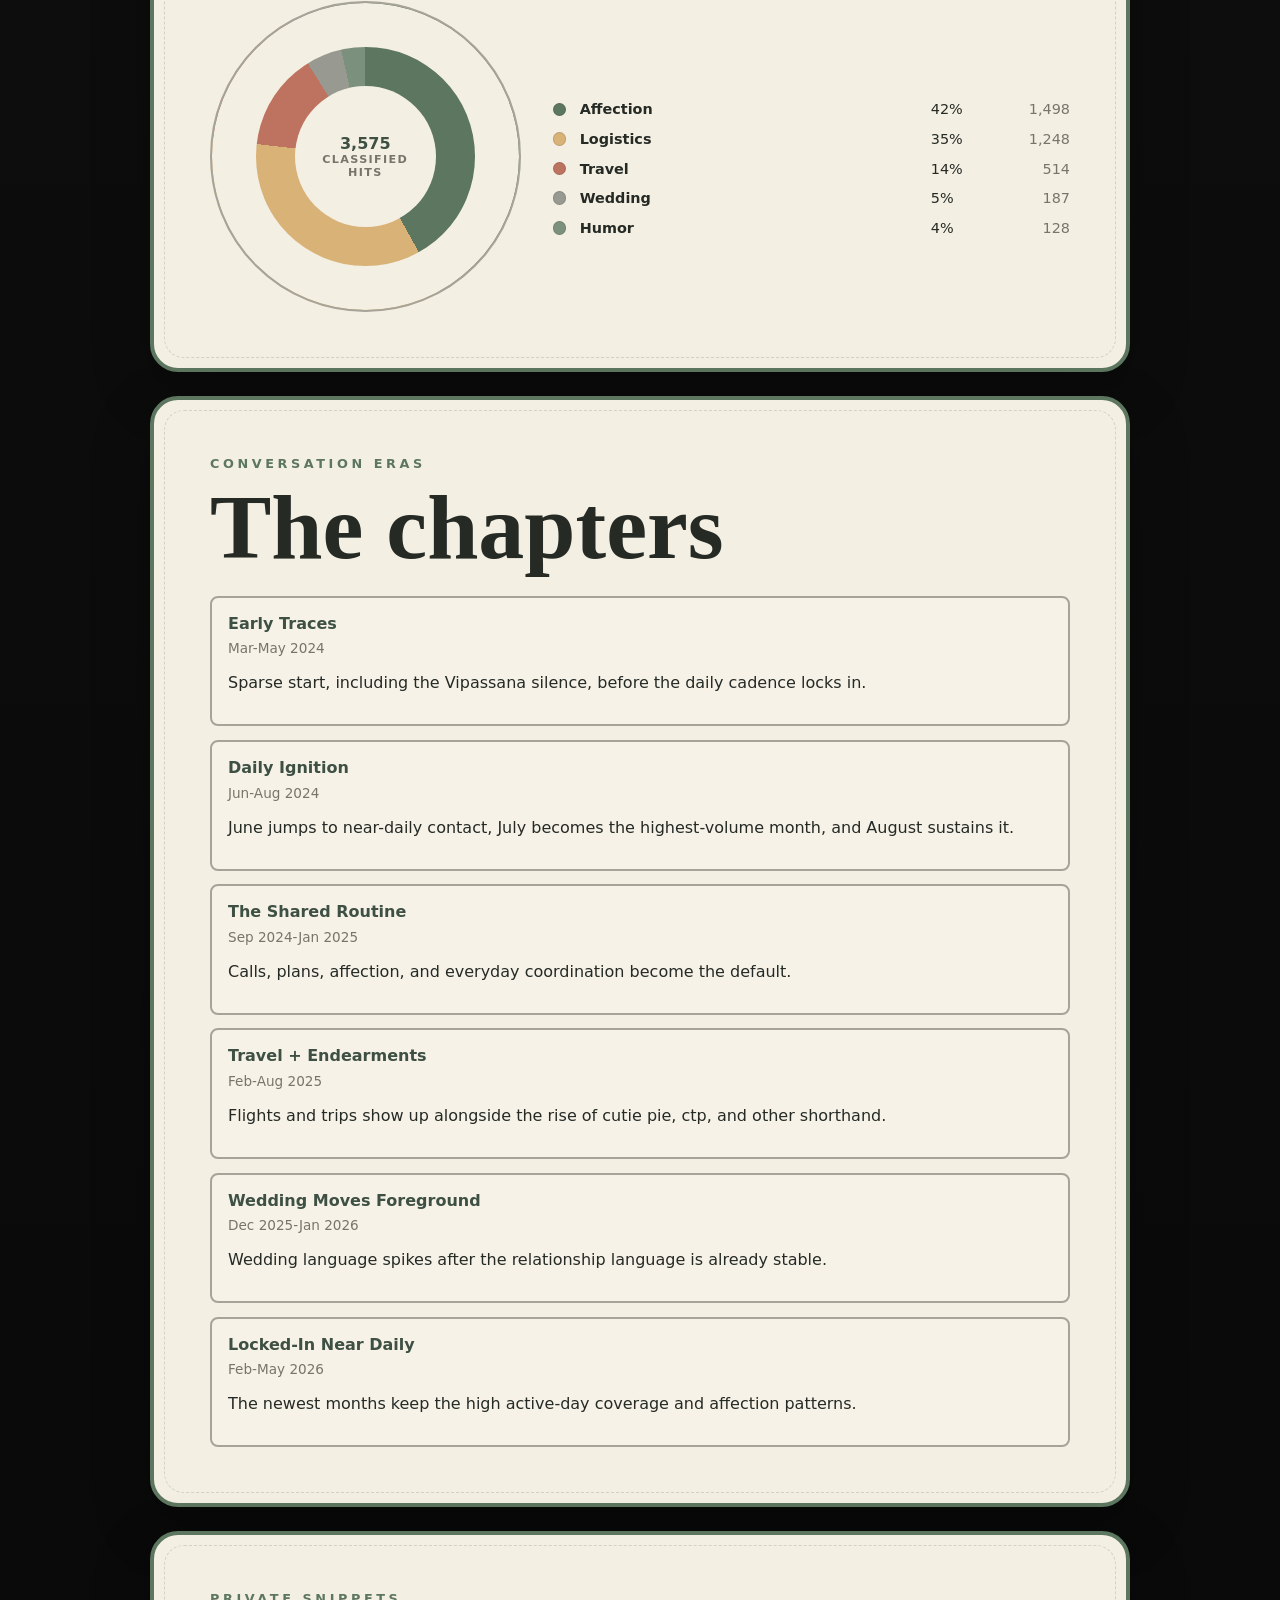
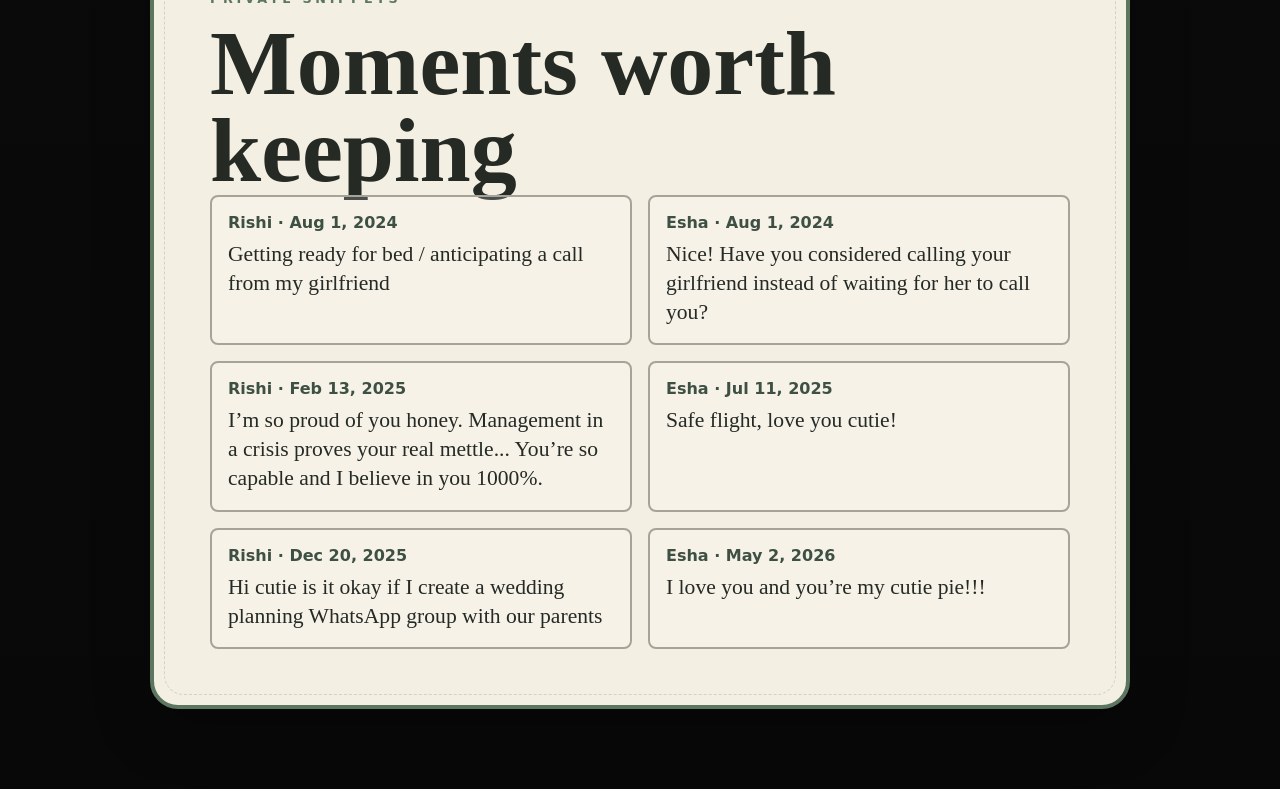
==== commit a8401b75: "Rename site to Textual Chemistry" ====
--- a/index.html
+++ b/index.html
@@ -3,14 +3,14 @@
   <head>
     <meta charset="utf-8" />
     <meta name="viewport" content="width=device-width, initial-scale=1" />
-    <title>Rishi + Esha</title>
+    <title>Textual Chemistry</title>
     <link rel="stylesheet" href="./styles.css" />
   </head>
   <body>
     <header class="topbar">
       <div>
         <p class="eyebrow">Rishi + Esha</p>
-        <h1>Our Messages in Data</h1>
+        <h1>Textual Chemistry</h1>
       </div>
       <nav>
         <a href="#rhythm">Rhythm</a>
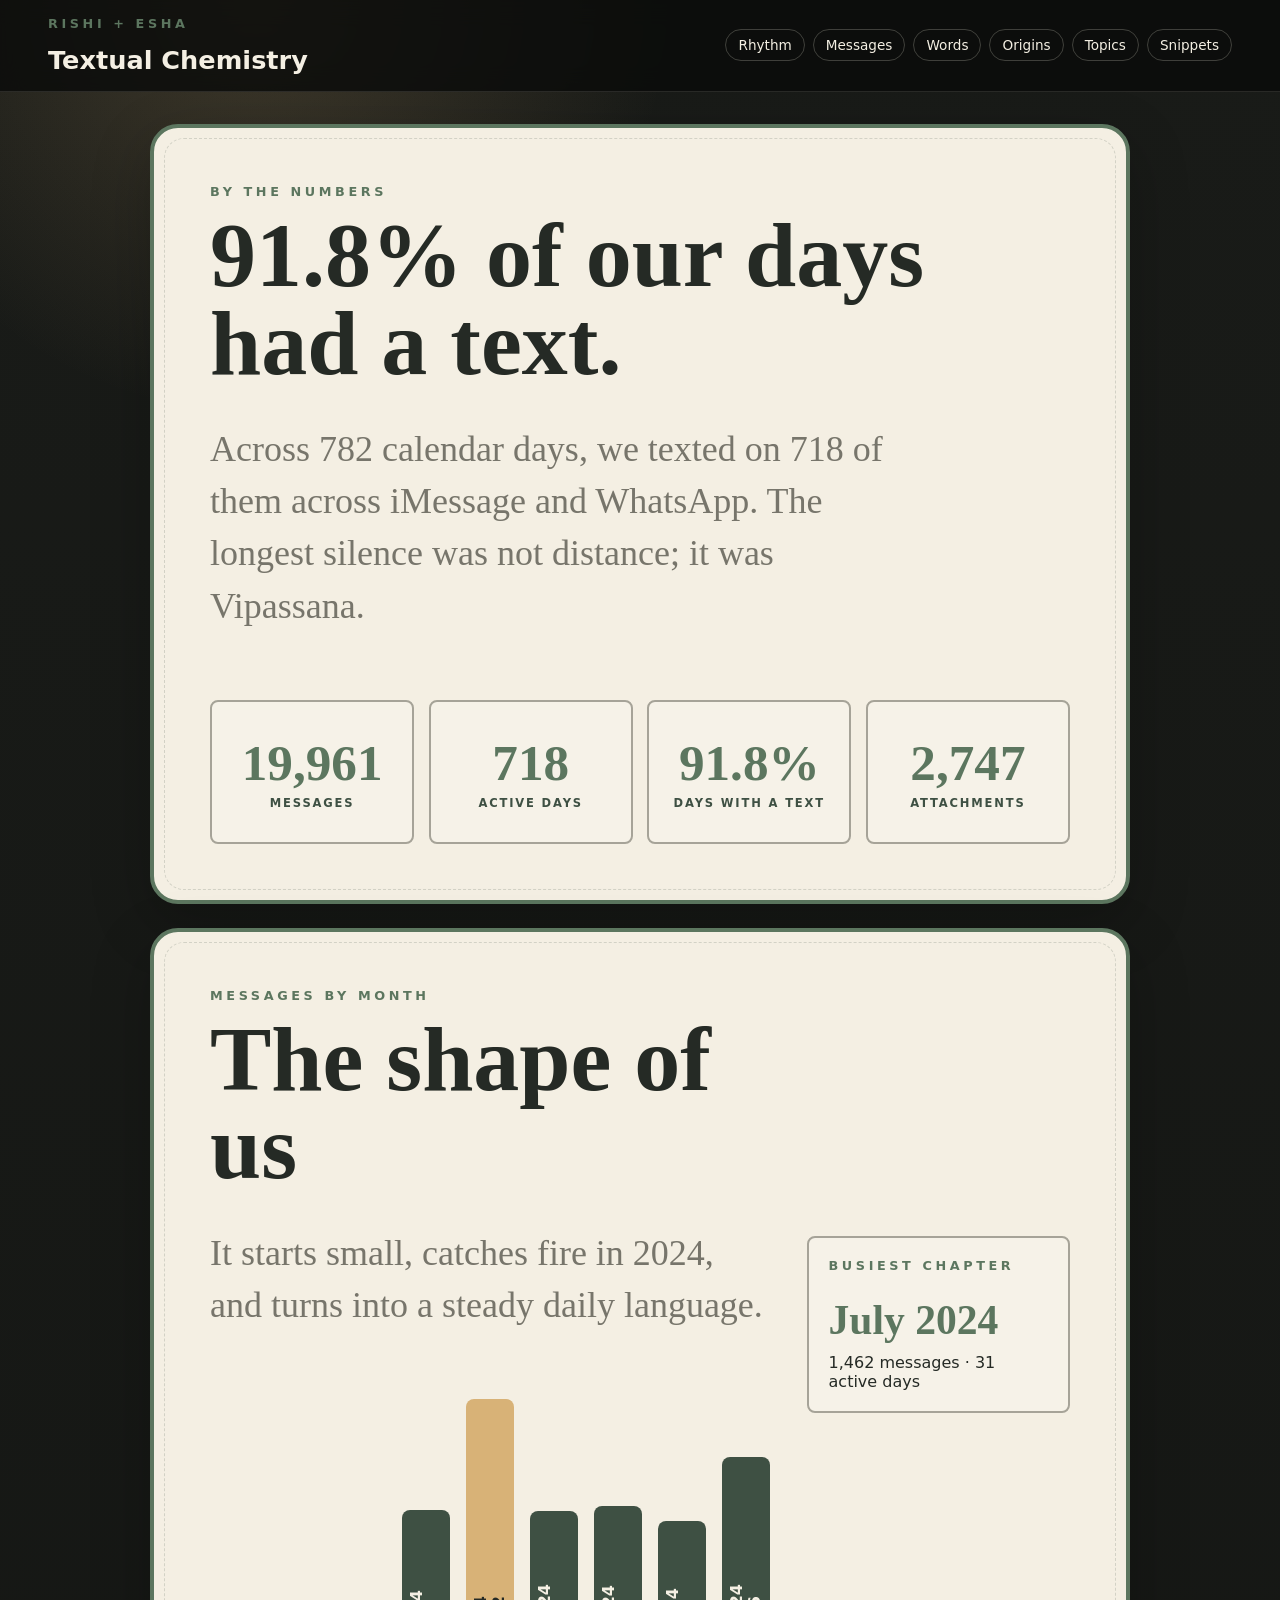
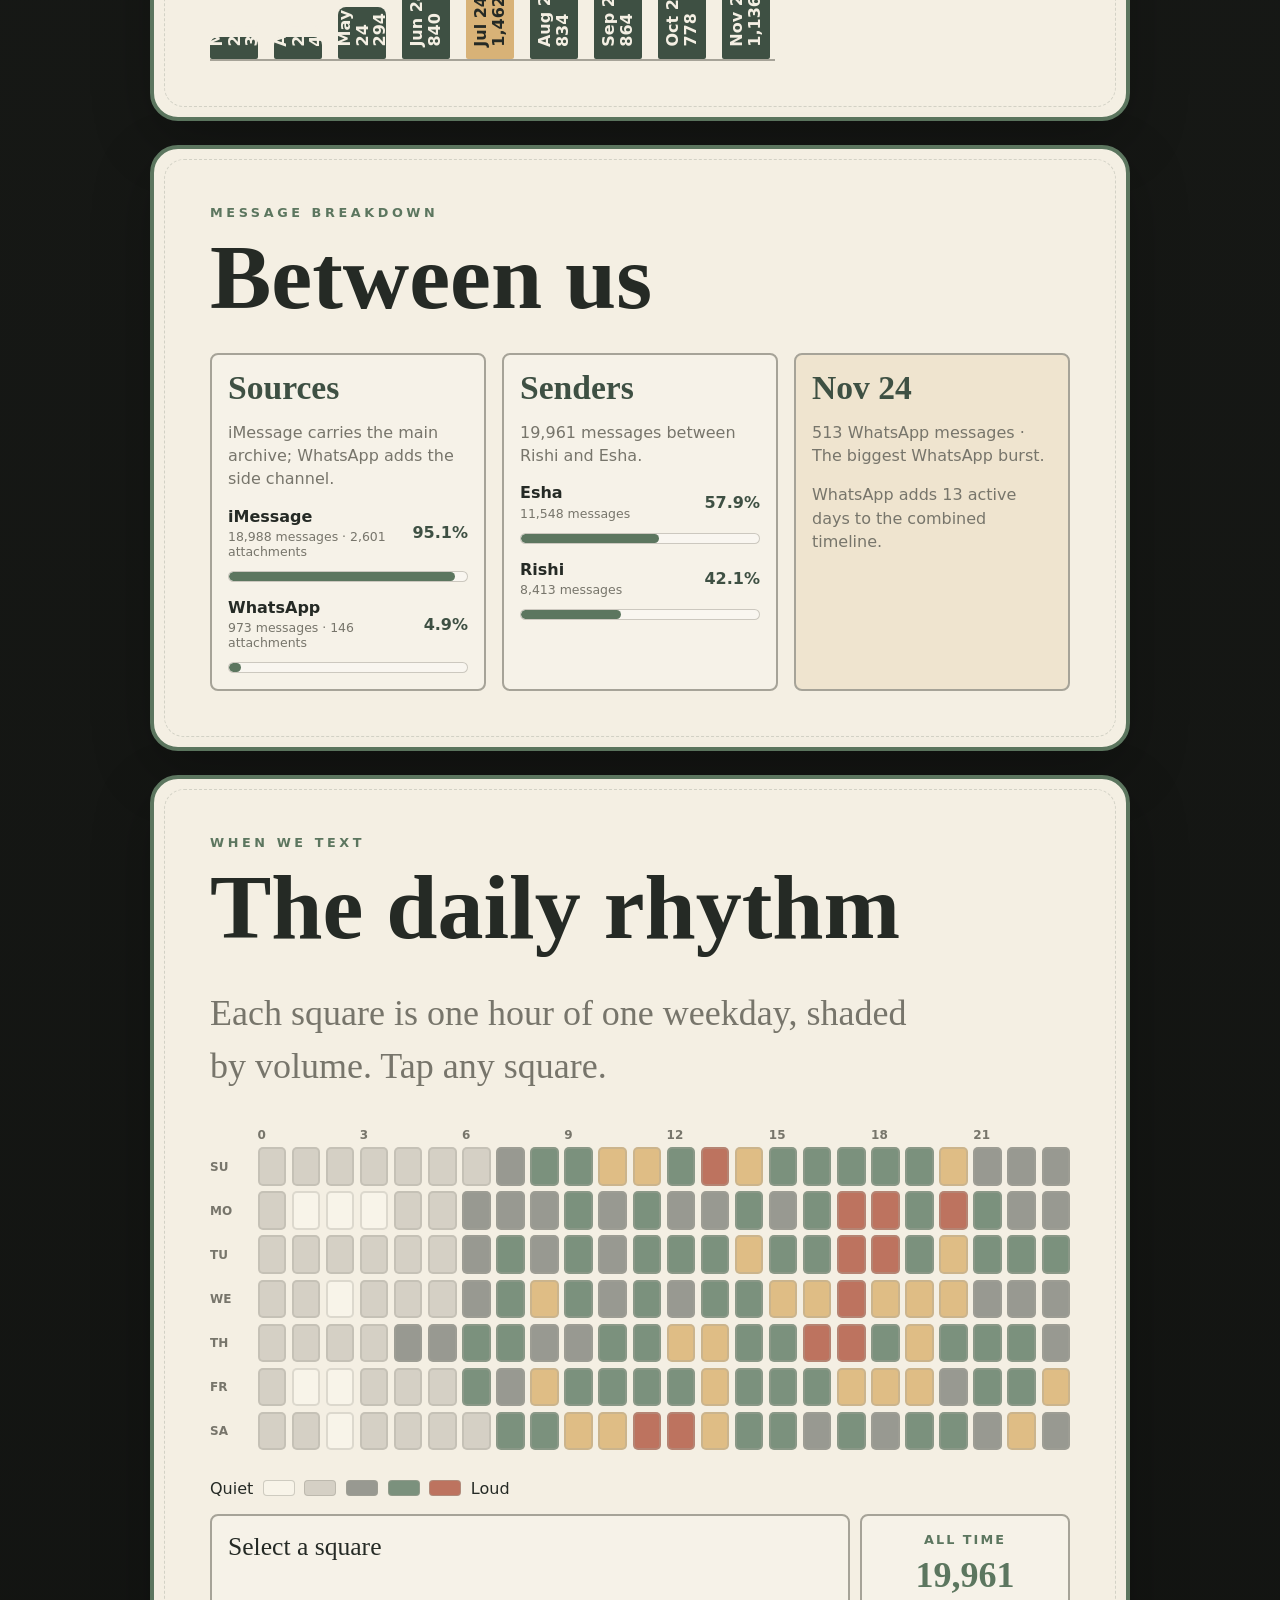
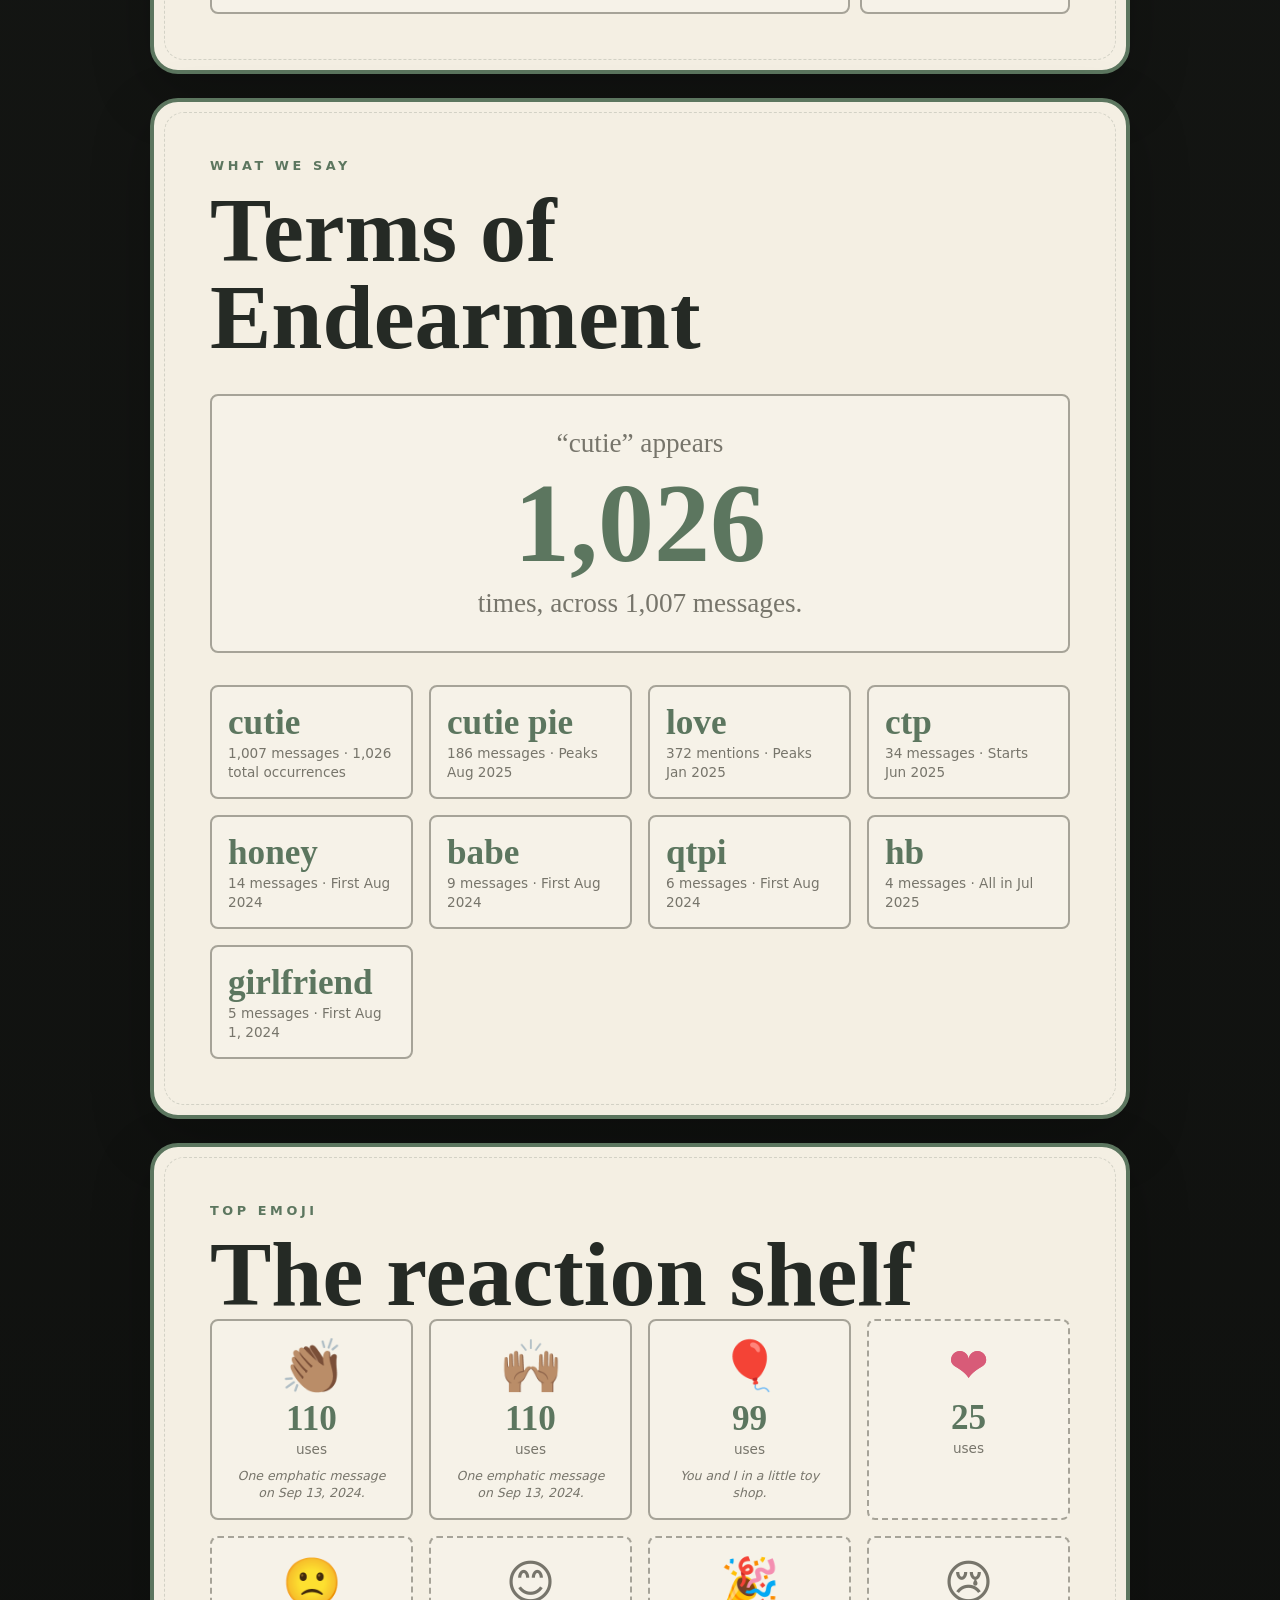
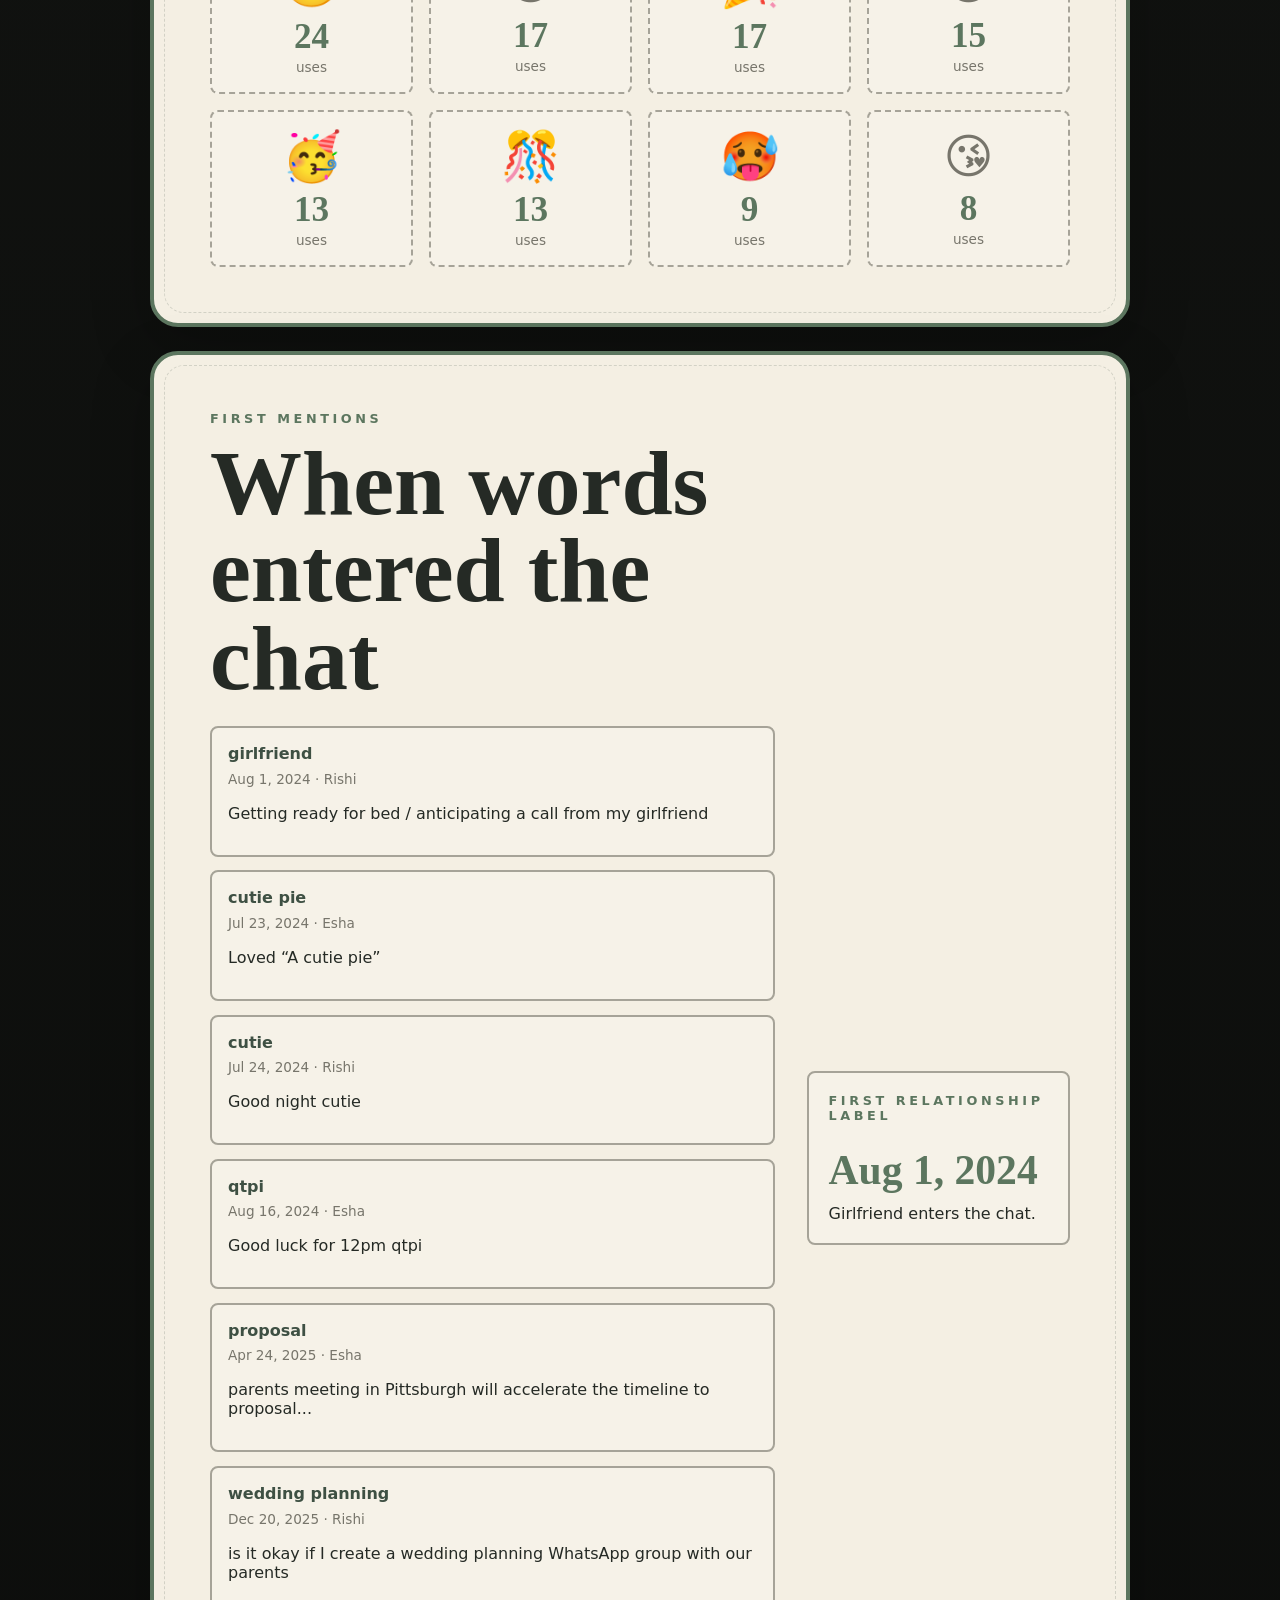
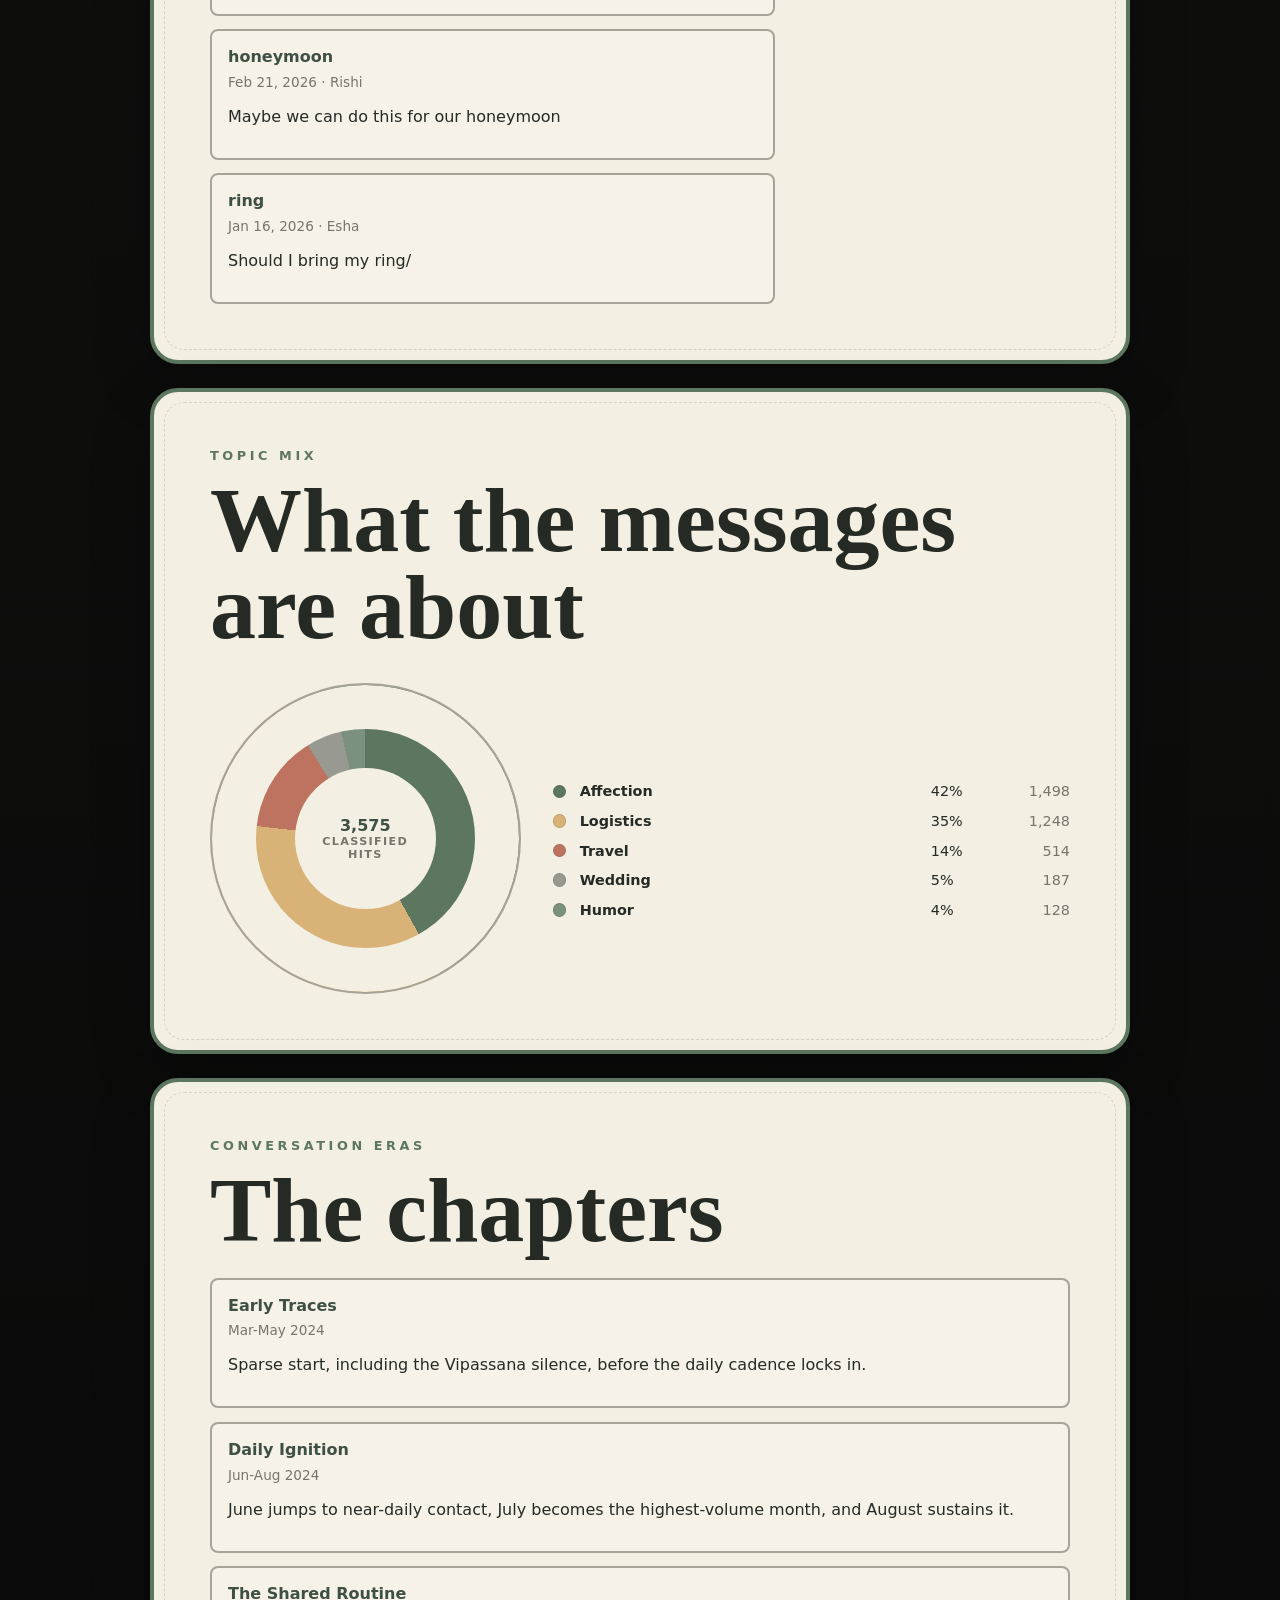
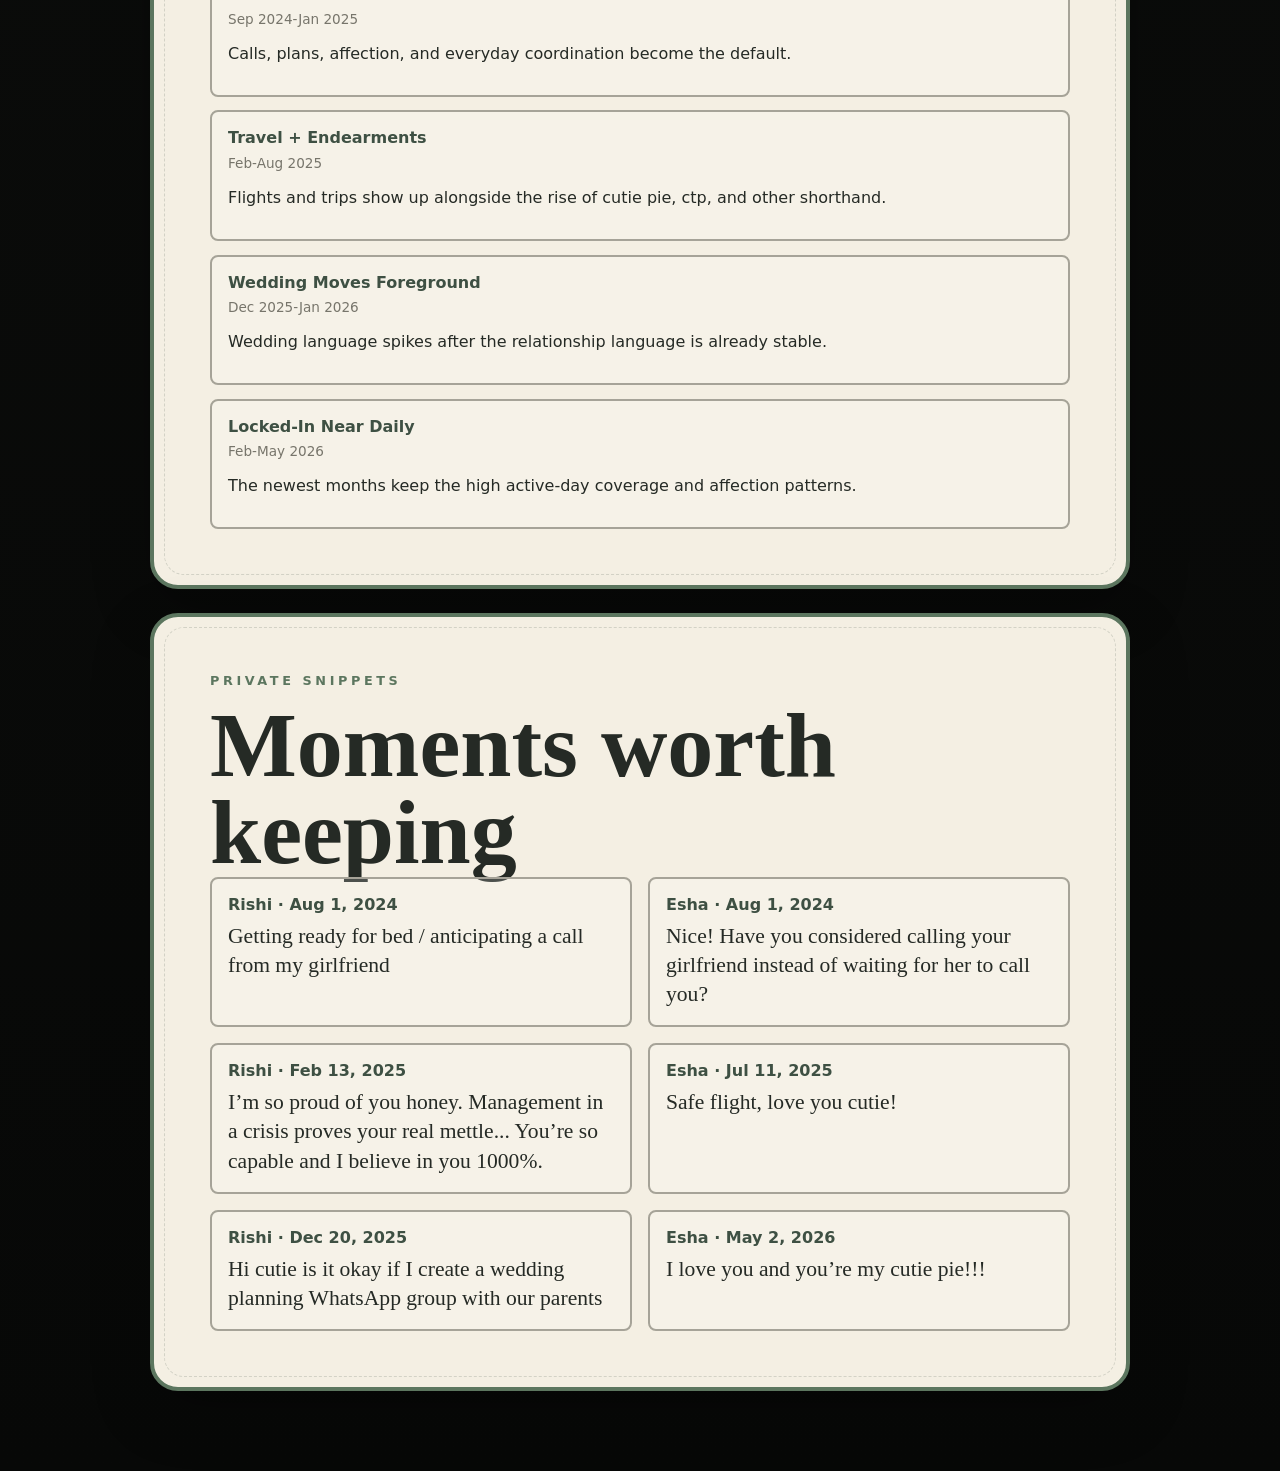
==== commit a93b73d0: "Add WhatsApp message breakdown" ====
--- a/index.html
+++ b/index.html
@@ -14,6 +14,7 @@
       </div>
       <nav>
         <a href="#rhythm">Rhythm</a>
+        <a href="./messages.html">Messages</a>
         <a href="#words">Words</a>
         <a href="#origins">Origins</a>
         <a href="#topicMix">Topics</a>
@@ -24,9 +25,9 @@
     <main>
       <section class="sheet hero">
         <p class="eyebrow">By the numbers</p>
-        <h2>90.2% of our days had a text.</h2>
+        <h2>91.8% of our days had a text.</h2>
         <p class="script">
-          Across 782 calendar days, we texted on 705 of them. The longest silence was not distance; it was Vipassana.
+          Across 782 calendar days, we texted on 718 of them across iMessage and WhatsApp. The longest silence was not distance; it was Vipassana.
         </p>
         <div class="stats-grid" id="statsGrid"></div>
       </section>
@@ -41,8 +42,14 @@
         <div class="note-card">
           <p class="eyebrow">Busiest chapter</p>
           <strong>July 2024</strong>
-          <span>1,456 messages · 31 active days</span>
+          <span>1,462 messages · 31 active days</span>
         </div>
+      </section>
+
+      <section class="sheet" id="messages">
+        <p class="eyebrow">Message breakdown</p>
+        <h2>Between us</h2>
+        <div class="breakdown-grid" id="messageBreakdown"></div>
       </section>
 
       <section class="sheet" id="heatmapSection">
@@ -57,7 +64,7 @@
         </div>
         <div class="selection-row">
           <div class="selection-card" id="heatSelection">Select a square</div>
-          <div class="selection-card accent">All time<br /><strong>18,988</strong></div>
+          <div class="selection-card accent">All time<br /><strong id="allTimeMessages">19,961</strong></div>
         </div>
       </section>
 
--- a/styles.css
+++ b/styles.css
@@ -131,7 +131,8 @@
 .emoji-card,
 .origin,
 .era,
-.snippet {
+.snippet,
+.breakdown-card {
   border: 2px solid var(--line);
   border-radius: 8px;
   background: rgba(255, 255, 255, 0.18);
@@ -329,7 +330,8 @@
 
 .terms-grid,
 .emoji-grid,
-.snippet-grid {
+.snippet-grid,
+.breakdown-grid {
   display: grid;
   grid-template-columns: repeat(4, 1fr);
   gap: 1rem;
@@ -339,7 +341,8 @@
 .emoji-card,
 .origin,
 .era,
-.snippet {
+.snippet,
+.breakdown-card {
   padding: 1rem;
 }
 
@@ -464,6 +467,76 @@
 
 .snippet-grid {
   grid-template-columns: repeat(2, 1fr);
+}
+
+.breakdown-grid {
+  grid-template-columns: repeat(3, 1fr);
+  margin-top: 2rem;
+}
+
+.breakdown-card {
+  display: grid;
+  align-content: start;
+  gap: 1rem;
+}
+
+.breakdown-card > strong {
+  color: var(--green-dark);
+  font-family: "Bradley Hand", "Segoe Print", cursive;
+  font-size: 2.1rem;
+  line-height: 1;
+}
+
+.breakdown-card > span,
+.breakdown-card p {
+  margin: 0;
+  color: var(--muted);
+  line-height: 1.45;
+}
+
+.breakdown-row {
+  display: grid;
+  grid-template-columns: minmax(0, 1fr) 3.5rem;
+  gap: 0.75rem;
+  align-items: center;
+}
+
+.breakdown-row b,
+.breakdown-row small {
+  display: block;
+}
+
+.breakdown-row small {
+  margin-top: 0.2rem;
+  color: var(--muted);
+  font-size: 0.78rem;
+}
+
+.breakdown-row em {
+  color: var(--green-dark);
+  font-style: normal;
+  font-weight: 800;
+  text-align: right;
+}
+
+.breakdown-row i {
+  grid-column: 1 / -1;
+  height: 0.7rem;
+  overflow: hidden;
+  border: 1px solid rgba(166, 163, 152, 0.55);
+  border-radius: 999px;
+  background: rgba(255, 255, 255, 0.35);
+}
+
+.breakdown-row i span {
+  display: block;
+  height: 100%;
+  background: var(--green);
+  border-radius: inherit;
+}
+
+.accent-card {
+  background: rgba(216, 178, 119, 0.18);
 }
 
 .snippet p {
@@ -488,7 +561,8 @@
   .stats-grid,
   .terms-grid,
   .emoji-grid,
-  .snippet-grid {
+  .snippet-grid,
+  .breakdown-grid {
     grid-template-columns: repeat(2, 1fr);
   }
 
@@ -505,7 +579,8 @@
   .stats-grid,
   .terms-grid,
   .emoji-grid,
-  .snippet-grid {
+  .snippet-grid,
+  .breakdown-grid {
     grid-template-columns: 1fr;
   }
 }
